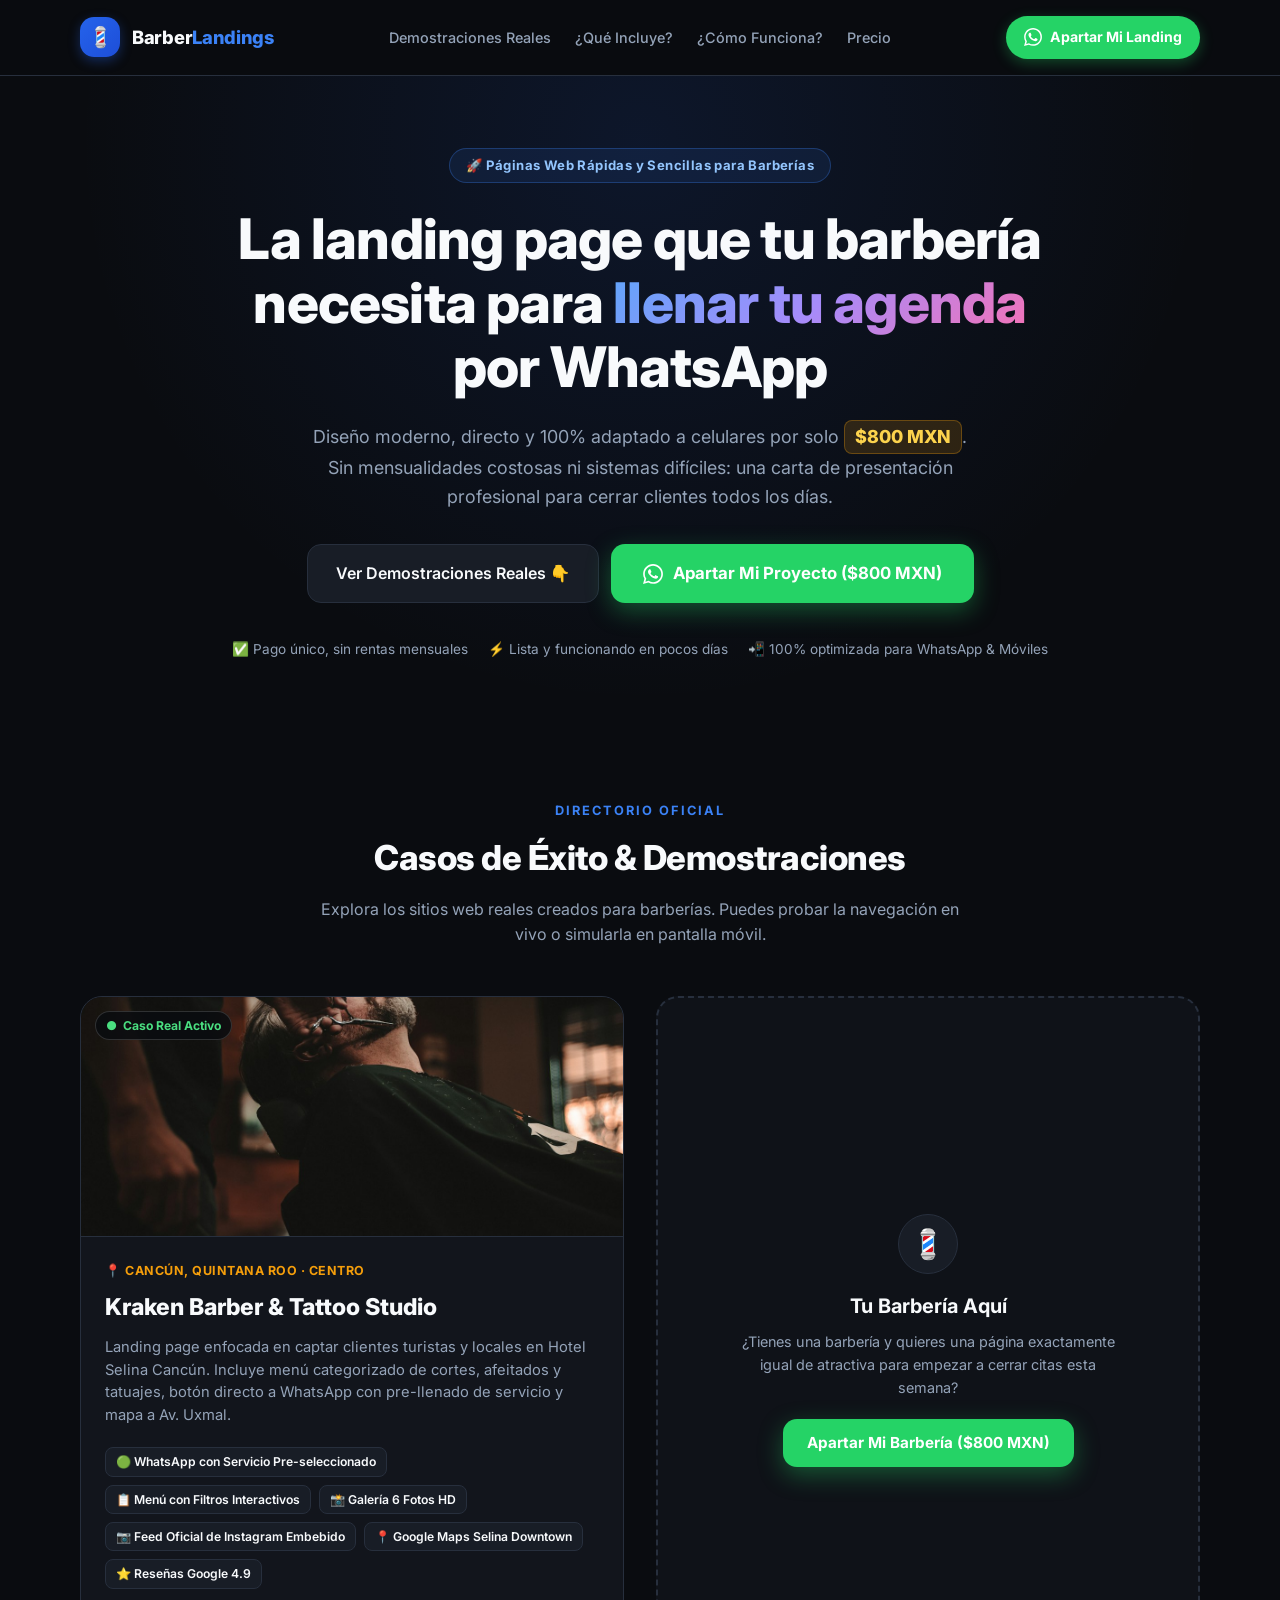
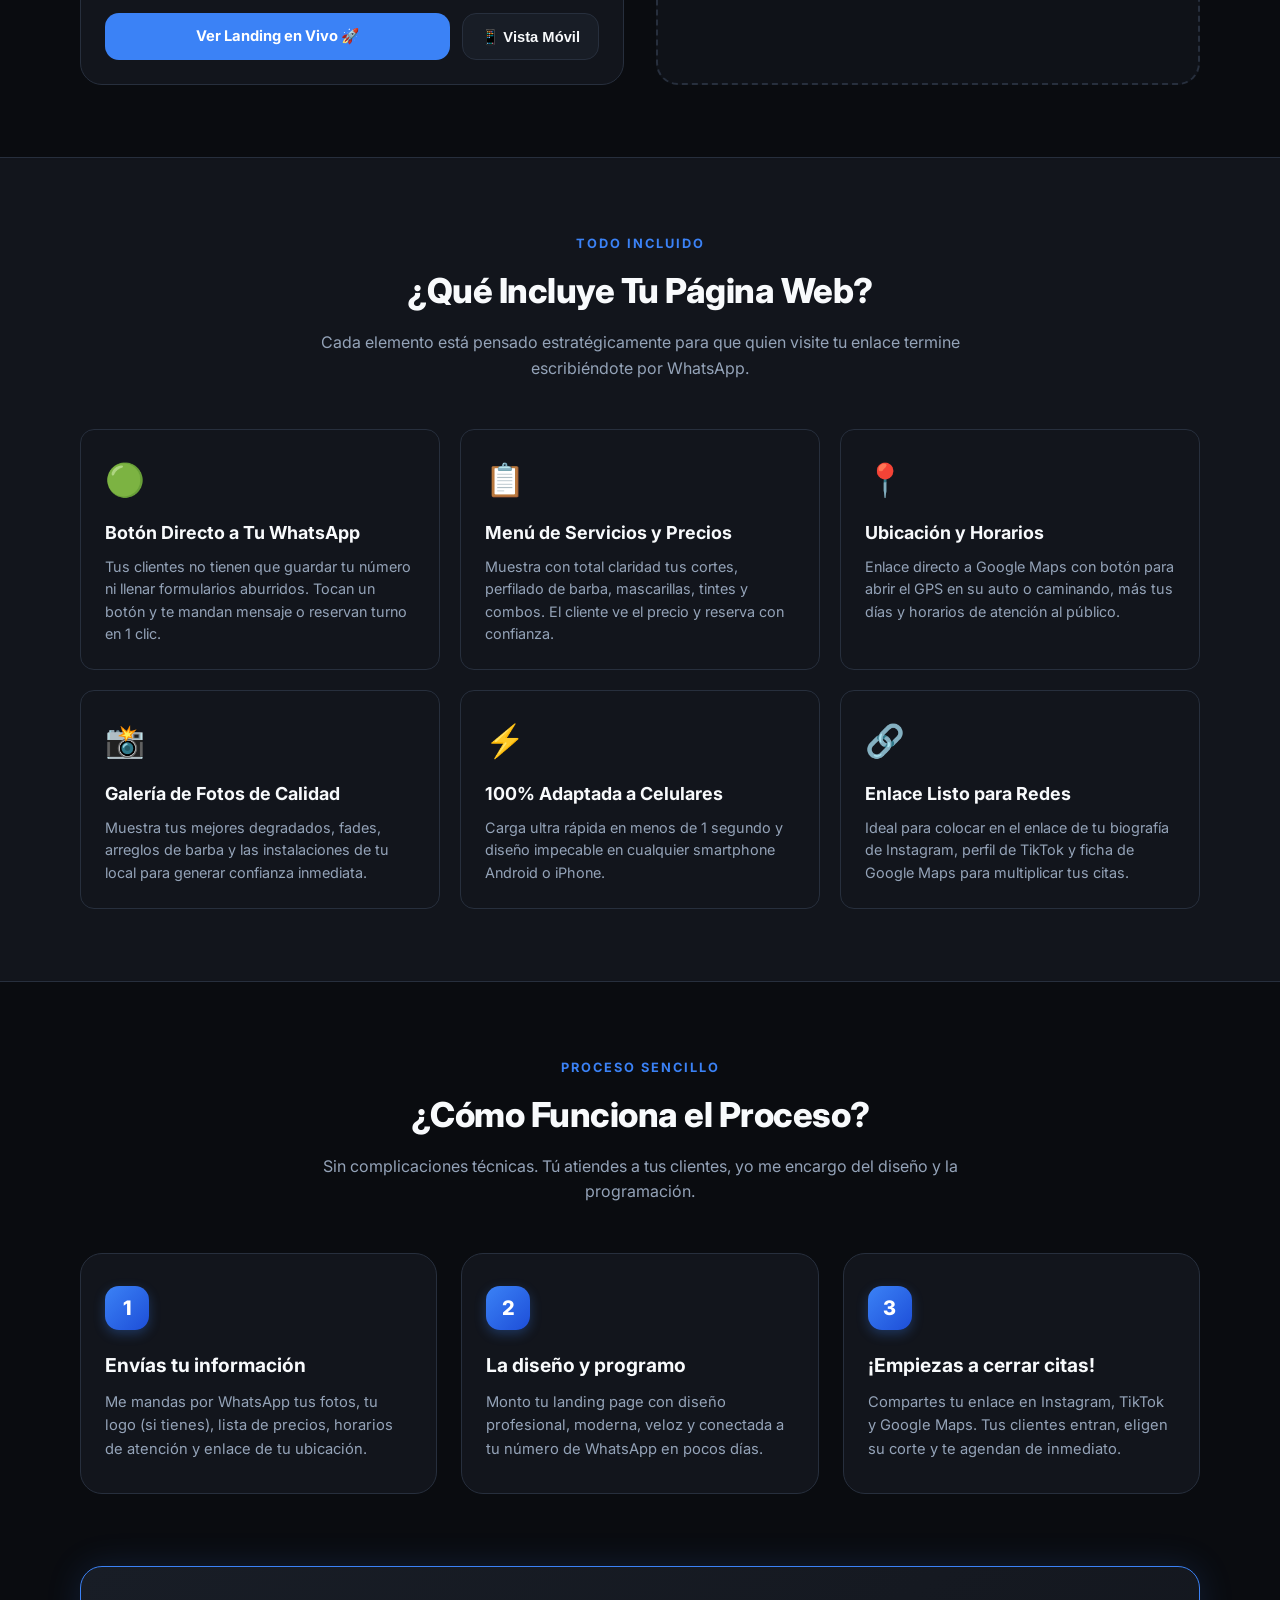
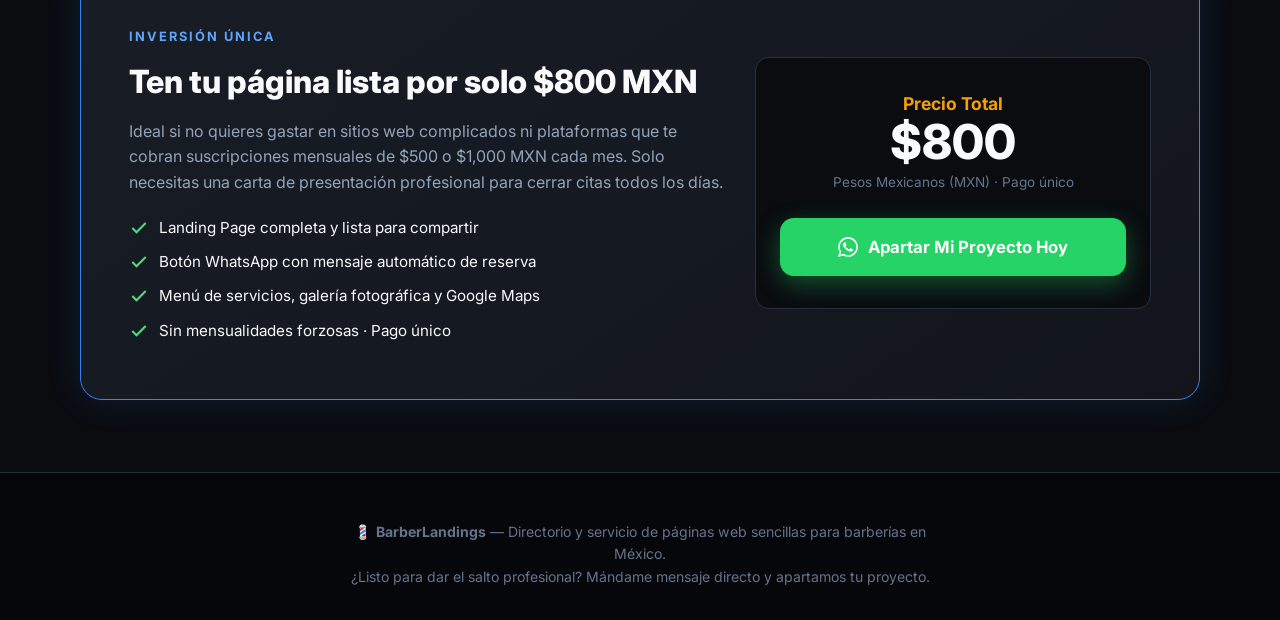
==== index.html @ bf9c2c5f "feat(kraken): embed live instagram profile feed" ====
<!DOCTYPE html>
<html lang="es">
<head>
  <meta charset="UTF-8">
  <meta name="viewport" content="width=device-width, initial-scale=1.0">
  <title>Landing Pages para Barberías | Directorio de Demostraciones Reales ($800 MXN)</title>
  <meta name="description" content="Directorio de casos reales y servicio de páginas web sencillas, rápidas y modernas para barberías en México por solo $800 MXN. Cierra citas en WhatsApp todos los días.">
  <meta property="og:title" content="Landing Pages para Barberías | $800 MXN">
  <meta property="og:description" content="Páginas web sencillas y rápidas con botón directo a WhatsApp, menú de precios y Google Maps para barberías.">
  <meta property="og:image" content="demos/kraken/assets/hero-barber.jpg">
  <meta name="theme-color" content="#0a0c10">

  <!-- Google Fonts -->
  <link rel="preconnect" href="https://fonts.googleapis.com">
  <link rel="preconnect" href="https://fonts.gstatic.com" crossorigin>
  <link href="https://fonts.googleapis.com/css2?family=Inter:wght@400;500;600;700;800&family=Plus+Jakarta+Sans:wght@700;800&display=swap" rel="stylesheet">

  <link rel="stylesheet" href="css/style.css">
</head>
<body>

  <!-- Navigation -->
  <header class="site-nav">
    <div class="container nav-inner">
      <a href="#" class="nav-brand">
        <div class="brand-badge-icon">💈</div>
        <div class="nav-brand-title">Barber<span>Landings</span></div>
      </a>

      <nav class="nav-links">
        <a href="#demostraciones" class="nav-link">Demostraciones Reales</a>
        <a href="#que-incluye" class="nav-link">¿Qué Incluye?</a>
        <a href="#como-funciona" class="nav-link">¿Cómo Funciona?</a>
        <a href="#precio" class="nav-link">Precio</a>
      </nav>

      <div class="nav-actions">
        <a href="https://wa.me/?text=Hola!%20Vi%20tu%20anuncio%20de%20Landings%20para%20Barber%C3%ADas%20por%20$800%20MXN%20y%20quiero%20hacer%20la%20m%C3%ADa." target="_blank" rel="noopener noreferrer" class="btn-nav-order">
          <svg width="18" height="18" viewBox="0 0 24 24" fill="currentColor">
            <path d="M.057 24l1.687-6.163c-1.041-1.804-1.588-3.849-1.587-5.946.003-6.556 5.338-11.891 11.893-11.891 3.181.001 6.167 1.24 8.413 3.488 2.245 2.248 3.481 5.236 3.48 8.414-.003 6.557-5.338 11.892-11.893 11.892-1.99-.001-3.951-.5-5.688-1.448l-6.305 1.654zm6.597-3.807c1.676.995 3.276 1.591 5.392 1.592 5.448 0 9.886-4.434 9.889-9.885.002-5.462-4.415-9.89-9.881-9.892-5.452 0-9.887 4.434-9.889 9.884-.001 2.225.651 3.891 1.746 5.634l-.999 3.648 3.742-.981zm11.387-5.464c-.074-.124-.272-.198-.57-.347-.297-.149-1.758-.868-2.031-.967-.272-.099-.47-.149-.669.149-.198.297-.768.967-.941 1.165-.173.198-.347.223-.644.074-.297-.149-1.255-.462-2.39-1.475-.883-.788-1.48-1.761-1.653-2.059-.173-.297-.018-.458.13-.606.134-.133.297-.347.446-.521.151-.172.2-.296.3-.495.099-.198.05-.372-.025-.521-.075-.148-.669-1.611-.916-2.206-.242-.579-.487-.501-.669-.51l-.57-.01c-.198 0-.52.074-.792.372s-1.04 1.016-1.04 2.479 1.065 2.876 1.213 3.074c.149.198 2.095 3.2 5.076 4.487.709.306 1.263.489 1.694.626.712.226 1.36.194 1.872.118.571-.085 1.758-.719 2.006-1.413.248-.695.248-1.29.173-1.414z"/>
          </svg>
          <span>Apartar Mi Landing</span>
        </a>
      </div>
    </div>
  </header>

  <!-- Hero Section -->
  <section class="hub-hero">
    <div class="container">
      <div class="hero-pill-badge">
        🚀 Páginas Web Rápidas y Sencillas para Barberías
      </div>

      <h1 class="hub-hero-title">
        La landing page que tu barbería necesita para <span class="gradient-text">llenar tu agenda</span> por WhatsApp
      </h1>

      <p class="hub-hero-desc">
        Diseño moderno, directo y 100% adaptado a celulares por solo <span class="price-callout">$800 MXN</span>. Sin mensualidades costosas ni sistemas difíciles: una carta de presentación profesional para cerrar clientes todos los días.
      </p>

      <div class="hero-btn-group">
        <a href="#demostraciones" class="btn-hero-demo">
          <span>Ver Demostraciones Reales 👇</span>
        </a>
        <a href="https://wa.me/?text=Hola!%20Quiero%20apartar%20mi%20landing%20page%20para%20barber%C3%ADa%20por%20$800%20MXN.%20%C2%BFMe%20das%20informaci%C3%B3n?" target="_blank" rel="noopener noreferrer" class="btn-hero-cta">
          <svg width="20" height="20" viewBox="0 0 24 24" fill="currentColor">
            <path d="M.057 24l1.687-6.163c-1.041-1.804-1.588-3.849-1.587-5.946.003-6.556 5.338-11.891 11.893-11.891 3.181.001 6.167 1.24 8.413 3.488 2.245 2.248 3.481 5.236 3.48 8.414-.003 6.557-5.338 11.892-11.893 11.892-1.99-.001-3.951-.5-5.688-1.448l-6.305 1.654zm6.597-3.807c1.676.995 3.276 1.591 5.392 1.592 5.448 0 9.886-4.434 9.889-9.885.002-5.462-4.415-9.89-9.881-9.892-5.452 0-9.887 4.434-9.889 9.884-.001 2.225.651 3.891 1.746 5.634l-.999 3.648 3.742-.981zm11.387-5.464c-.074-.124-.272-.198-.57-.347-.297-.149-1.758-.868-2.031-.967-.272-.099-.47-.149-.669.149-.198.297-.768.967-.941 1.165-.173.198-.347.223-.644.074-.297-.149-1.255-.462-2.39-1.475-.883-.788-1.48-1.761-1.653-2.059-.173-.297-.018-.458.13-.606.134-.133.297-.347.446-.521.151-.172.2-.296.3-.495.099-.198.05-.372-.025-.521-.075-.148-.669-1.611-.916-2.206-.242-.579-.487-.501-.669-.51l-.57-.01c-.198 0-.52.074-.792.372s-1.04 1.016-1.04 2.479 1.065 2.876 1.213 3.074c.149.198 2.095 3.2 5.076 4.487.709.306 1.263.489 1.694.626.712.226 1.36.194 1.872.118.571-.085 1.758-.719 2.006-1.413.248-.695.248-1.29.173-1.414z"/>
          </svg>
          <span>Apartar Mi Proyecto ($800 MXN)</span>
        </a>
      </div>

      <div class="hero-guarantees">
        <span>✅ Pago único, sin rentas mensuales</span>
        <span>⚡ Lista y funcionando en pocos días</span>
        <span>📲 100% optimizada para WhatsApp & Móviles</span>
      </div>
    </div>
  </section>

  <!-- Showcase / Demonstrations Section -->
  <section id="demostraciones" class="section">
    <div class="container">
      <div class="section-head">
        <span class="section-tag">Directorio Oficial</span>
        <h2 class="section-headline">Casos de Éxito & Demostraciones</h2>
        <p class="section-subtext">
          Explora los sitios web reales creados para barberías. Puedes probar la navegación en vivo o simularla en pantalla móvil.
        </p>
      </div>

      <div class="showcase-grid">
        <!-- Showcase Card 1: Kraken Barber & Tattoo Studio -->
        <article class="showcase-card">
          <div class="showcase-preview-wrap">
            <img src="demos/kraken/assets/hero-barber.jpg" alt="Kraken Barber Studio en Cancún" class="showcase-preview-img">
            <div class="showcase-status-badge">
              <span>●</span> Caso Real Activo
            </div>
          </div>

          <div class="showcase-body">
            <div class="showcase-meta">
              <span>📍 Cancún, Quintana Roo · Centro</span>
            </div>
            <h3 class="showcase-title">Kraken Barber & Tattoo Studio</h3>
            <p class="showcase-desc">
              Landing page enfocada en captar clientes turistas y locales en Hotel Selina Cancún. Incluye menú categorizado de cortes, afeitados y tatuajes, botón directo a WhatsApp con pre-llenado de servicio y mapa a Av. Uxmal.
            </p>

            <div class="showcase-features-list">
              <span class="feature-tag">🟢 WhatsApp con Servicio Pre-seleccionado</span>
              <span class="feature-tag">📋 Menú con Filtros Interactivos</span>
              <span class="feature-tag">📸 Galería 6 Fotos HD</span>
              <span class="feature-tag">📷 Feed Oficial de Instagram Embebido</span>
              <span class="feature-tag">📍 Google Maps Selina Downtown</span>
              <span class="feature-tag">⭐ Reseñas Google 4.9</span>
            </div>

            <div class="showcase-actions">
              <a href="demos/kraken/index.html" class="btn-view-demo" target="_blank">
                <span>Ver Landing en Vivo 🚀</span>
              </a>
              <button class="btn-simulate-mobile" data-demo-url="demos/kraken/index.html" title="Probar en simulador de teléfono">
                <span>📱 Vista Móvil</span>
              </button>
            </div>
          </div>
        </article>

        <!-- Placeholder Card 2: Upcoming Slot -->
        <article class="showcase-card placeholder">
          <div class="placeholder-icon">💈</div>
          <h4>Tu Barbería Aquí</h4>
          <p>
            ¿Tienes una barbería y quieres una página exactamente igual de atractiva para empezar a cerrar citas esta semana?
          </p>
          <a href="https://wa.me/?text=Hola!%20Quiero%20apartar%20el%20siguiente%20espacio%20para%20la%20landing%20page%20de%20mi%20barber%C3%ADa." target="_blank" rel="noopener noreferrer" class="btn-hero-cta" style="font-size: 0.95rem; padding: 12px 24px;">
            <span>Apartar Mi Barbería ($800 MXN)</span>
          </a>
        </article>
      </div>
    </div>
  </section>

  <!-- What's Included Section -->
  <section id="que-incluye" class="section" style="background: var(--bg-secondary); border-top: 1px solid var(--border-subtle); border-bottom: 1px solid var(--border-subtle);">
    <div class="container">
      <div class="section-head">
        <span class="section-tag">Todo Incluido</span>
        <h2 class="section-headline">¿Qué Incluye Tu Página Web?</h2>
        <p class="section-subtext">
          Cada elemento está pensado estratégicamente para que quien visite tu enlace termine escribiéndote por WhatsApp.
        </p>
      </div>

      <div class="features-grid-5">
        <div class="feature-box">
          <div class="feature-box-icon">🟢</div>
          <h4>Botón Directo a Tu WhatsApp</h4>
          <p>Tus clientes no tienen que guardar tu número ni llenar formularios aburridos. Tocan un botón y te mandan mensaje o reservan turno en 1 clic.</p>
        </div>

        <div class="feature-box">
          <div class="feature-box-icon">📋</div>
          <h4>Menú de Servicios y Precios</h4>
          <p>Muestra con total claridad tus cortes, perfilado de barba, mascarillas, tintes y combos. El cliente ve el precio y reserva con confianza.</p>
        </div>

        <div class="feature-box">
          <div class="feature-box-icon">📍</div>
          <h4>Ubicación y Horarios</h4>
          <p>Enlace directo a Google Maps con botón para abrir el GPS en su auto o caminando, más tus días y horarios de atención al público.</p>
        </div>

        <div class="feature-box">
          <div class="feature-box-icon">📸</div>
          <h4>Galería de Fotos de Calidad</h4>
          <p>Muestra tus mejores degradados, fades, arreglos de barba y las instalaciones de tu local para generar confianza inmediata.</p>
        </div>

        <div class="feature-box">
          <div class="feature-box-icon">⚡</div>
          <h4>100% Adaptada a Celulares</h4>
          <p>Carga ultra rápida en menos de 1 segundo y diseño impecable en cualquier smartphone Android o iPhone.</p>
        </div>

        <div class="feature-box">
          <div class="feature-box-icon">🔗</div>
          <h4>Enlace Listo para Redes</h4>
          <p>Ideal para colocar en el enlace de tu biografía de Instagram, perfil de TikTok y ficha de Google Maps para multiplicar tus citas.</p>
        </div>
      </div>
    </div>
  </section>

  <!-- How It Works Section -->
  <section id="como-funciona" class="section">
    <div class="container">
      <div class="section-head">
        <span class="section-tag">Proceso Sencillo</span>
        <h2 class="section-headline">¿Cómo Funciona el Proceso?</h2>
        <p class="section-subtext">
          Sin complicaciones técnicas. Tú atiendes a tus clientes, yo me encargo del diseño y la programación.
        </p>
      </div>

      <div class="steps-row">
        <div class="step-card">
          <div class="step-num">1</div>
          <h4>Envías tu información</h4>
          <p>Me mandas por WhatsApp tus fotos, tu logo (si tienes), lista de precios, horarios de atención y enlace de tu ubicación.</p>
        </div>

        <div class="step-card">
          <div class="step-num">2</div>
          <h4>La diseño y programo</h4>
          <p>Monto tu landing page con diseño profesional, moderna, veloz y conectada a tu número de WhatsApp en pocos días.</p>
        </div>

        <div class="step-card">
          <div class="step-num">3</div>
          <h4>¡Empiezas a cerrar citas!</h4>
          <p>Compartes tu enlace en Instagram, TikTok y Google Maps. Tus clientes entran, eligen su corte y te agendan de inmediato.</p>
        </div>
      </div>
    </div>
  </section>

  <!-- Pricing Offer Box -->
  <section id="precio" class="section" style="padding-top: 0;">
    <div class="container">
      <div class="pricing-banner">
        <div class="pricing-info">
          <span class="section-tag" style="color: #60a5fa;">Inversión Única</span>
          <h3>Ten tu página lista por solo $800 MXN</h3>
          <p>
            Ideal si no quieres gastar en sitios web complicados ni plataformas que te cobran suscripciones mensuales de $500 o $1,000 MXN cada mes. Solo necesitas una carta de presentación profesional para cerrar citas todos los días.
          </p>

          <ul class="pricing-checklist">
            <li>
              <svg width="20" height="20" viewBox="0 0 24 24" fill="none" stroke="currentColor" stroke-width="2.5">
                <polyline points="20 6 9 17 4 12"></polyline>
              </svg>
              <span>Landing Page completa y lista para compartir</span>
            </li>
            <li>
              <svg width="20" height="20" viewBox="0 0 24 24" fill="none" stroke="currentColor" stroke-width="2.5">
                <polyline points="20 6 9 17 4 12"></polyline>
              </svg>
              <span>Botón WhatsApp con mensaje automático de reserva</span>
            </li>
            <li>
              <svg width="20" height="20" viewBox="0 0 24 24" fill="none" stroke="currentColor" stroke-width="2.5">
                <polyline points="20 6 9 17 4 12"></polyline>
              </svg>
              <span>Menú de servicios, galería fotográfica y Google Maps</span>
            </li>
            <li>
              <svg width="20" height="20" viewBox="0 0 24 24" fill="none" stroke="currentColor" stroke-width="2.5">
                <polyline points="20 6 9 17 4 12"></polyline>
              </svg>
              <span>Sin mensualidades forzosas · Pago único</span>
            </li>
          </ul>
        </div>

        <div class="pricing-card-action">
          <div class="price-currency">Precio Total</div>
          <div class="price-tag-big">$800</div>
          <div class="price-sub">Pesos Mexicanos (MXN) · Pago único</div>

          <a href="https://wa.me/?text=Hola!%20Quiero%20apartar%20mi%20landing%20page%20para%20barber%C3%ADa%20por%20$800%20MXN." target="_blank" rel="noopener noreferrer" class="btn-hero-cta" style="width: 100%;">
            <svg width="20" height="20" viewBox="0 0 24 24" fill="currentColor">
              <path d="M.057 24l1.687-6.163c-1.041-1.804-1.588-3.849-1.587-5.946.003-6.556 5.338-11.891 11.893-11.891 3.181.001 6.167 1.24 8.413 3.488 2.245 2.248 3.481 5.236 3.48 8.414-.003 6.557-5.338 11.892-11.893 11.892-1.99-.001-3.951-.5-5.688-1.448l-6.305 1.654zm6.597-3.807c1.676.995 3.276 1.591 5.392 1.592 5.448 0 9.886-4.434 9.889-9.885.002-5.462-4.415-9.89-9.881-9.892-5.452 0-9.887 4.434-9.889 9.884-.001 2.225.651 3.891 1.746 5.634l-.999 3.648 3.742-.981zm11.387-5.464c-.074-.124-.272-.198-.57-.347-.297-.149-1.758-.868-2.031-.967-.272-.099-.47-.149-.669.149-.198.297-.768.967-.941 1.165-.173.198-.347.223-.644.074-.297-.149-1.255-.462-2.39-1.475-.883-.788-1.48-1.761-1.653-2.059-.173-.297-.018-.458.13-.606.134-.133.297-.347.446-.521.151-.172.2-.296.3-.495.099-.198.05-.372-.025-.521-.075-.148-.669-1.611-.916-2.206-.242-.579-.487-.501-.669-.51l-.57-.01c-.198 0-.52.074-.792.372s-1.04 1.016-1.04 2.479 1.065 2.876 1.213 3.074c.149.198 2.095 3.2 5.076 4.487.709.306 1.263.489 1.694.626.712.226 1.36.194 1.872.118.571-.085 1.758-.719 2.006-1.413.248-.695.248-1.29.173-1.414z"/>
            </svg>
            <span>Apartar Mi Proyecto Hoy</span>
          </a>
        </div>
      </div>
    </div>
  </section>

  <!-- Footer -->
  <footer class="hub-footer">
    <div class="container">
      <p class="footer-hub-text">
        💈 <strong>BarberLandings</strong> — Directorio y servicio de páginas web sencillas para barberías en México.<br>
        ¿Listo para dar el salto profesional? Mándame mensaje directo y apartamos tu proyecto.
      </p>
    </div>
  </footer>

  <!-- Phone Mockup Simulator Modal -->
  <div id="mobileModal" class="modal-overlay">
    <button id="closeModal" class="btn-close-modal" aria-label="Cerrar modal">&times;</button>
    <div class="phone-mockup-frame">
      <div class="phone-notch"></div>
      <iframe id="modalIframe" class="phone-iframe" title="Simulador Móvil de Landing"></iframe>
    </div>
  </div>

  <script src="js/main.js"></script>
</body>
</html>
---- css/style.css ----
/* ==========================================================================
   BarberLandings - Directory & Showcase Hub
   Modern High-Conversion Architecture
   ========================================================================== */

:root {
  --bg-primary: #0a0c10;
  --bg-secondary: #12151c;
  --bg-card: #181d26;
  --bg-card-hover: #1f2533;
  --border-subtle: #272f3d;
  --border-accent: rgba(59, 130, 246, 0.3);
  
  --accent-blue: #3b82f6;
  --accent-cyan: #06b6d4;
  --accent-amber: #f59e0b;
  --whatsapp-color: #25d366;
  --whatsapp-hover: #1eb956;
  
  --text-main: #f8fafc;
  --text-muted: #94a3b8;
  --text-dim: #64748b;
  
  --radius-sm: 8px;
  --radius-md: 14px;
  --radius-lg: 22px;
  --radius-full: 9999px;
  
  --font-sans: 'Inter', -apple-system, BlinkMacSystemFont, 'Segoe UI', Roboto, sans-serif;
  --font-heading: 'Plus Jakarta Sans', var(--font-sans);
  
  --shadow-card: 0 10px 30px -10px rgba(0, 0, 0, 0.5);
  --shadow-glow: 0 0 35px rgba(59, 130, 246, 0.15);
}

*, *::before, *::after {
  box-sizing: border-box;
  margin: 0;
  padding: 0;
}

html {
  scroll-behavior: smooth;
  font-size: 16px;
  color-scheme: dark;
}

body {
  font-family: var(--font-sans);
  background-color: var(--bg-primary);
  color: var(--text-main);
  line-height: 1.6;
  overflow-x: hidden;
}

a {
  color: inherit;
  text-decoration: none;
}

.container {
  width: 100%;
  max-width: 1160px;
  margin: 0 auto;
  padding: 0 20px;
}

/* ==========================================================================
   Navbar
   ========================================================================== */
.site-nav {
  position: sticky;
  top: 0;
  background: rgba(10, 12, 16, 0.85);
  backdrop-filter: blur(14px);
  -webkit-backdrop-filter: blur(14px);
  border-bottom: 1px solid var(--border-subtle);
  z-index: 99;
  padding: 16px 0;
}

.nav-inner {
  display: flex;
  align-items: center;
  justify-content: space-between;
}

.nav-brand {
  display: flex;
  align-items: center;
  gap: 12px;
}

.brand-badge-icon {
  width: 40px;
  height: 40px;
  background: linear-gradient(135deg, #2563eb, #1d4ed8);
  border-radius: var(--radius-md);
  display: flex;
  align-items: center;
  justify-content: center;
  font-size: 1.25rem;
  box-shadow: 0 4px 12px rgba(37, 99, 235, 0.35);
}

.nav-brand-title {
  font-size: 1.15rem;
  font-weight: 800;
  letter-spacing: -0.3px;
}

.nav-brand-title span {
  color: var(--accent-blue);
}

.nav-links {
  display: none;
  align-items: center;
  gap: 24px;
}

@media (min-width: 768px) {
  .nav-links {
    display: flex;
  }
}

.nav-link {
  font-size: 0.9rem;
  font-weight: 500;
  color: var(--text-muted);
  transition: color 0.2s ease;
}

.nav-link:hover {
  color: var(--text-main);
}

.btn-nav-order {
  display: inline-flex;
  align-items: center;
  gap: 8px;
  background: var(--whatsapp-color);
  color: #fff;
  font-weight: 700;
  font-size: 0.88rem;
  padding: 10px 18px;
  border-radius: var(--radius-full);
  transition: all 0.2s ease;
  box-shadow: 0 4px 14px rgba(37, 211, 102, 0.3);
}

.btn-nav-order:hover {
  background: var(--whatsapp-hover);
  transform: translateY(-1px);
}

/* ==========================================================================
   Hero Section
   ========================================================================== */
.hub-hero {
  position: relative;
  padding: 72px 0 64px;
  text-align: center;
  overflow: hidden;
  background: radial-gradient(circle at 50% 10%, rgba(37, 99, 235, 0.12) 0%, transparent 65%);
}

.hero-pill-badge {
  display: inline-flex;
  align-items: center;
  gap: 8px;
  background: rgba(59, 130, 246, 0.1);
  border: 1px solid rgba(59, 130, 246, 0.3);
  color: #93c5fd;
  font-size: 0.82rem;
  font-weight: 700;
  padding: 6px 16px;
  border-radius: var(--radius-full);
  margin-bottom: 24px;
  letter-spacing: 0.4px;
}

.hub-hero-title {
  font-size: 2.35rem;
  font-weight: 800;
  line-height: 1.15;
  letter-spacing: -0.8px;
  max-width: 820px;
  margin: 0 auto 20px;
}

@media (min-width: 768px) {
  .hub-hero-title {
    font-size: 3.5rem;
  }
}

.gradient-text {
  background: linear-gradient(135deg, #60a5fa 0%, #a78bfa 50%, #f472b6 100%);
  -webkit-background-clip: text;
  -webkit-text-fill-color: transparent;
}

.hub-hero-desc {
  font-size: 1.12rem;
  color: var(--text-muted);
  max-width: 660px;
  margin: 0 auto 32px;
  line-height: 1.6;
}

.price-callout {
  display: inline-block;
  background: rgba(245, 158, 11, 0.15);
  border: 1px solid rgba(245, 158, 11, 0.3);
  color: #fcd34d;
  font-weight: 800;
  padding: 2px 10px;
  border-radius: var(--radius-sm);
}

.hero-btn-group {
  display: flex;
  flex-direction: column;
  gap: 12px;
  justify-content: center;
  align-items: center;
  margin-bottom: 36px;
}

@media (min-width: 500px) {
  .hero-btn-group {
    flex-direction: row;
  }
}

.btn-hero-cta {
  display: inline-flex;
  align-items: center;
  justify-content: center;
  gap: 10px;
  background: var(--whatsapp-color);
  color: #fff;
  font-weight: 700;
  font-size: 1.05rem;
  padding: 16px 32px;
  border-radius: var(--radius-md);
  box-shadow: 0 8px 24px rgba(37, 211, 102, 0.35);
  transition: all 0.25s ease;
}

.btn-hero-cta:hover {
  background: var(--whatsapp-hover);
  transform: translateY(-2px);
  box-shadow: 0 12px 28px rgba(37, 211, 102, 0.45);
}

.btn-hero-demo {
  display: inline-flex;
  align-items: center;
  justify-content: center;
  gap: 8px;
  background: var(--bg-card);
  border: 1px solid var(--border-subtle);
  color: var(--text-main);
  font-weight: 600;
  font-size: 1rem;
  padding: 16px 28px;
  border-radius: var(--radius-md);
  transition: all 0.2s ease;
}

.btn-hero-demo:hover {
  background: var(--bg-card-hover);
  border-color: var(--accent-blue);
  color: #93c5fd;
}

.hero-guarantees {
  display: flex;
  align-items: center;
  justify-content: center;
  gap: 20px;
  font-size: 0.85rem;
  color: var(--text-muted);
  flex-wrap: wrap;
}

.hero-guarantees span {
  display: flex;
  align-items: center;
  gap: 6px;
}

/* ==========================================================================
   Showcase / Demonstrations Section
   ========================================================================== */
.section {
  padding: 72px 0;
}

.section-head {
  text-align: center;
  max-width: 640px;
  margin: 0 auto 48px;
}

.section-tag {
  font-size: 0.8rem;
  font-weight: 700;
  text-transform: uppercase;
  letter-spacing: 2px;
  color: var(--accent-blue);
  margin-bottom: 8px;
  display: inline-block;
}

.section-headline {
  font-size: 2.15rem;
  font-weight: 800;
  letter-spacing: -0.5px;
  margin-bottom: 12px;
}

.section-subtext {
  font-size: 1rem;
  color: var(--text-muted);
}

.showcase-grid {
  display: grid;
  grid-template-columns: 1fr;
  gap: 32px;
}

@media (min-width: 900px) {
  .showcase-grid {
    grid-template-columns: repeat(2, 1fr);
  }
}

.showcase-card {
  background: var(--bg-secondary);
  border: 1px solid var(--border-subtle);
  border-radius: var(--radius-lg);
  overflow: hidden;
  transition: all 0.3s ease;
  display: flex;
  flex-direction: column;
  position: relative;
}

.showcase-card:hover {
  border-color: var(--border-accent);
  transform: translateY(-4px);
  box-shadow: var(--shadow-card), var(--shadow-glow);
}

.showcase-preview-wrap {
  position: relative;
  height: 240px;
  background: #111;
  overflow: hidden;
  border-bottom: 1px solid var(--border-subtle);
}

.showcase-preview-img {
  width: 100%;
  height: 100%;
  object-fit: cover;
  transition: transform 0.5s ease;
}

.showcase-card:hover .showcase-preview-img {
  transform: scale(1.04);
}

.showcase-status-badge {
  position: absolute;
  top: 14px;
  left: 14px;
  background: rgba(10, 12, 16, 0.85);
  backdrop-filter: blur(8px);
  border: 1px solid rgba(255, 255, 255, 0.15);
  color: #4ade80;
  font-size: 0.76rem;
  font-weight: 700;
  padding: 4px 10px;
  border-radius: var(--radius-full);
  display: flex;
  align-items: center;
  gap: 6px;
}

.showcase-body {
  padding: 24px;
  display: flex;
  flex-direction: column;
  flex: 1;
}

.showcase-meta {
  display: flex;
  align-items: center;
  gap: 8px;
  font-size: 0.78rem;
  color: var(--accent-amber);
  font-weight: 700;
  text-transform: uppercase;
  letter-spacing: 0.5px;
  margin-bottom: 8px;
}

.showcase-title {
  font-size: 1.45rem;
  font-weight: 800;
  color: var(--text-main);
  margin-bottom: 10px;
}

.showcase-desc {
  font-size: 0.92rem;
  color: var(--text-muted);
  line-height: 1.55;
  margin-bottom: 20px;
}

.showcase-features-list {
  display: flex;
  flex-wrap: wrap;
  gap: 8px;
  margin-bottom: 24px;
}

.feature-tag {
  background: var(--bg-card);
  border: 1px solid var(--border-subtle);
  color: var(--text-main);
  font-size: 0.76rem;
  font-weight: 600;
  padding: 4px 10px;
  border-radius: var(--radius-sm);
}

.showcase-actions {
  display: flex;
  gap: 12px;
  margin-top: auto;
}

.btn-view-demo {
  flex: 1;
  display: inline-flex;
  align-items: center;
  justify-content: center;
  gap: 8px;
  background: var(--accent-blue);
  color: #fff;
  font-weight: 700;
  font-size: 0.92rem;
  padding: 12px 20px;
  border-radius: var(--radius-md);
  transition: all 0.2s ease;
  text-align: center;
}

.btn-view-demo:hover {
  background: #2563eb;
  transform: translateY(-1px);
}

.btn-simulate-mobile {
  display: inline-flex;
  align-items: center;
  justify-content: center;
  gap: 6px;
  background: var(--bg-card);
  border: 1px solid var(--border-subtle);
  color: var(--text-main);
  font-weight: 600;
  font-size: 0.92rem;
  padding: 12px 18px;
  border-radius: var(--radius-md);
  transition: all 0.2s ease;
  cursor: pointer;
}

.btn-simulate-mobile:hover {
  border-color: var(--accent-blue);
  color: var(--accent-blue);
}

/* Placeholder card for upcoming demonstrations */
.showcase-card.placeholder {
  border: 2px dashed var(--border-subtle);
  background: rgba(24, 29, 38, 0.4);
  align-items: center;
  justify-content: center;
  padding: 48px 24px;
  text-align: center;
}

.placeholder-icon {
  width: 60px;
  height: 60px;
  border-radius: 50%;
  background: var(--bg-card);
  border: 1px solid var(--border-subtle);
  display: flex;
  align-items: center;
  justify-content: center;
  font-size: 1.8rem;
  margin-bottom: 16px;
  color: var(--accent-amber);
}

.showcase-card.placeholder h4 {
  font-size: 1.25rem;
  font-weight: 700;
  margin-bottom: 8px;
}

.showcase-card.placeholder p {
  font-size: 0.9rem;
  color: var(--text-muted);
  max-width: 380px;
  margin-bottom: 20px;
}

/* ==========================================================================
   Features Included ($800 MXN Package Breakdown)
   ========================================================================== */
.features-grid-5 {
  display: grid;
  grid-template-columns: 1fr;
  gap: 20px;
}

@media (min-width: 640px) {
  .features-grid-5 {
    grid-template-columns: repeat(2, 1fr);
  }
}

@media (min-width: 1024px) {
  .features-grid-5 {
    grid-template-columns: repeat(3, 1fr);
  }
}

.feature-box {
  background: var(--bg-secondary);
  border: 1px solid var(--border-subtle);
  border-radius: var(--radius-md);
  padding: 24px;
  transition: all 0.25s ease;
}

.feature-box:hover {
  border-color: var(--accent-blue);
  background: var(--bg-card);
  transform: translateY(-2px);
}

.feature-box-icon {
  font-size: 2rem;
  margin-bottom: 14px;
  display: inline-block;
}

.feature-box h4 {
  font-size: 1.12rem;
  font-weight: 700;
  margin-bottom: 8px;
}

.feature-box p {
  font-size: 0.9rem;
  color: var(--text-muted);
  line-height: 1.55;
}

/* ==========================================================================
   How It Works (1 - 2 - 3)
   ========================================================================== */
.steps-row {
  display: grid;
  grid-template-columns: 1fr;
  gap: 24px;
  position: relative;
}

@media (min-width: 768px) {
  .steps-row {
    grid-template-columns: repeat(3, 1fr);
  }
}

.step-card {
  background: var(--bg-secondary);
  border: 1px solid var(--border-subtle);
  border-radius: var(--radius-lg);
  padding: 32px 24px;
  position: relative;
}

.step-num {
  width: 44px;
  height: 44px;
  border-radius: var(--radius-md);
  background: linear-gradient(135deg, var(--accent-blue), #1d4ed8);
  color: #fff;
  font-weight: 800;
  font-size: 1.25rem;
  display: flex;
  align-items: center;
  justify-content: center;
  margin-bottom: 20px;
  box-shadow: 0 4px 12px rgba(59, 130, 246, 0.3);
}

.step-card h4 {
  font-size: 1.2rem;
  font-weight: 700;
  margin-bottom: 10px;
}

.step-card p {
  font-size: 0.92rem;
  color: var(--text-muted);
  line-height: 1.6;
}

/* ==========================================================================
   Pricing Offer Box
   ========================================================================== */
.pricing-banner {
  background: linear-gradient(145deg, #181d26 0%, #12151c 100%);
  border: 1px solid var(--accent-blue);
  border-radius: var(--radius-lg);
  padding: 48px 28px;
  box-shadow: var(--shadow-glow);
  display: grid;
  grid-template-columns: 1fr;
  gap: 32px;
  align-items: center;
}

@media (min-width: 860px) {
  .pricing-banner {
    grid-template-columns: 1.2fr 0.8fr;
    padding: 56px 48px;
  }
}

.pricing-info h3 {
  font-size: 2rem;
  font-weight: 800;
  margin-bottom: 12px;
}

.pricing-info p {
  font-size: 1rem;
  color: var(--text-muted);
  margin-bottom: 20px;
}

.pricing-checklist {
  list-style: none;
  display: flex;
  flex-direction: column;
  gap: 10px;
}

.pricing-checklist li {
  display: flex;
  align-items: center;
  gap: 10px;
  font-size: 0.95rem;
  color: var(--text-main);
}

.pricing-checklist li svg {
  color: #4ade80;
  flex-shrink: 0;
}

.pricing-card-action {
  background: var(--bg-primary);
  border: 1px solid var(--border-subtle);
  border-radius: var(--radius-md);
  padding: 32px 24px;
  text-align: center;
}

.price-tag-big {
  font-size: 3rem;
  font-weight: 800;
  color: var(--text-main);
  line-height: 1;
  margin-bottom: 6px;
}

.price-currency {
  font-size: 1.1rem;
  color: var(--accent-amber);
  font-weight: 700;
}

.price-sub {
  font-size: 0.85rem;
  color: var(--text-dim);
  margin-bottom: 24px;
}

/* ==========================================================================
   Mobile Simulator Modal
   ========================================================================== */
.modal-overlay {
  display: none;
  position: fixed;
  inset: 0;
  background: rgba(0, 0, 0, 0.85);
  backdrop-filter: blur(8px);
  z-index: 1000;
  align-items: center;
  justify-content: center;
  padding: 20px;
}

.modal-overlay.active {
  display: flex;
}

.phone-mockup-frame {
  width: 100%;
  max-width: 390px;
  height: 90vh;
  max-height: 800px;
  background: #000;
  border-radius: 46px;
  border: 12px solid #222;
  box-shadow: 0 25px 60px rgba(0, 0, 0, 0.8), 0 0 0 2px #444;
  overflow: hidden;
  position: relative;
  display: flex;
  flex-direction: column;
}

.phone-notch {
  width: 130px;
  height: 24px;
  background: #222;
  position: absolute;
  top: 0;
  left: 50%;
  transform: translateX(-50%);
  border-bottom-left-radius: 14px;
  border-bottom-right-radius: 14px;
  z-index: 10;
}

.phone-iframe {
  width: 100%;
  height: 100%;
  border: none;
  background: #0c0e12;
}

.btn-close-modal {
  position: absolute;
  top: 24px;
  right: 24px;
  width: 44px;
  height: 44px;
  background: #222;
  border: 1px solid #444;
  color: #fff;
  border-radius: 50%;
  display: flex;
  align-items: center;
  justify-content: center;
  cursor: pointer;
  font-size: 1.2rem;
  transition: all 0.2s;
  z-index: 1001;
}

.btn-close-modal:hover {
  background: #333;
  transform: scale(1.05);
}

/* ==========================================================================
   Footer
   ========================================================================== */
.hub-footer {
  background: #06070a;
  border-top: 1px solid var(--border-subtle);
  padding: 48px 0 32px;
  text-align: center;
}

.footer-hub-text {
  font-size: 0.88rem;
  color: var(--text-dim);
  max-width: 600px;
  margin: 0 auto;
}
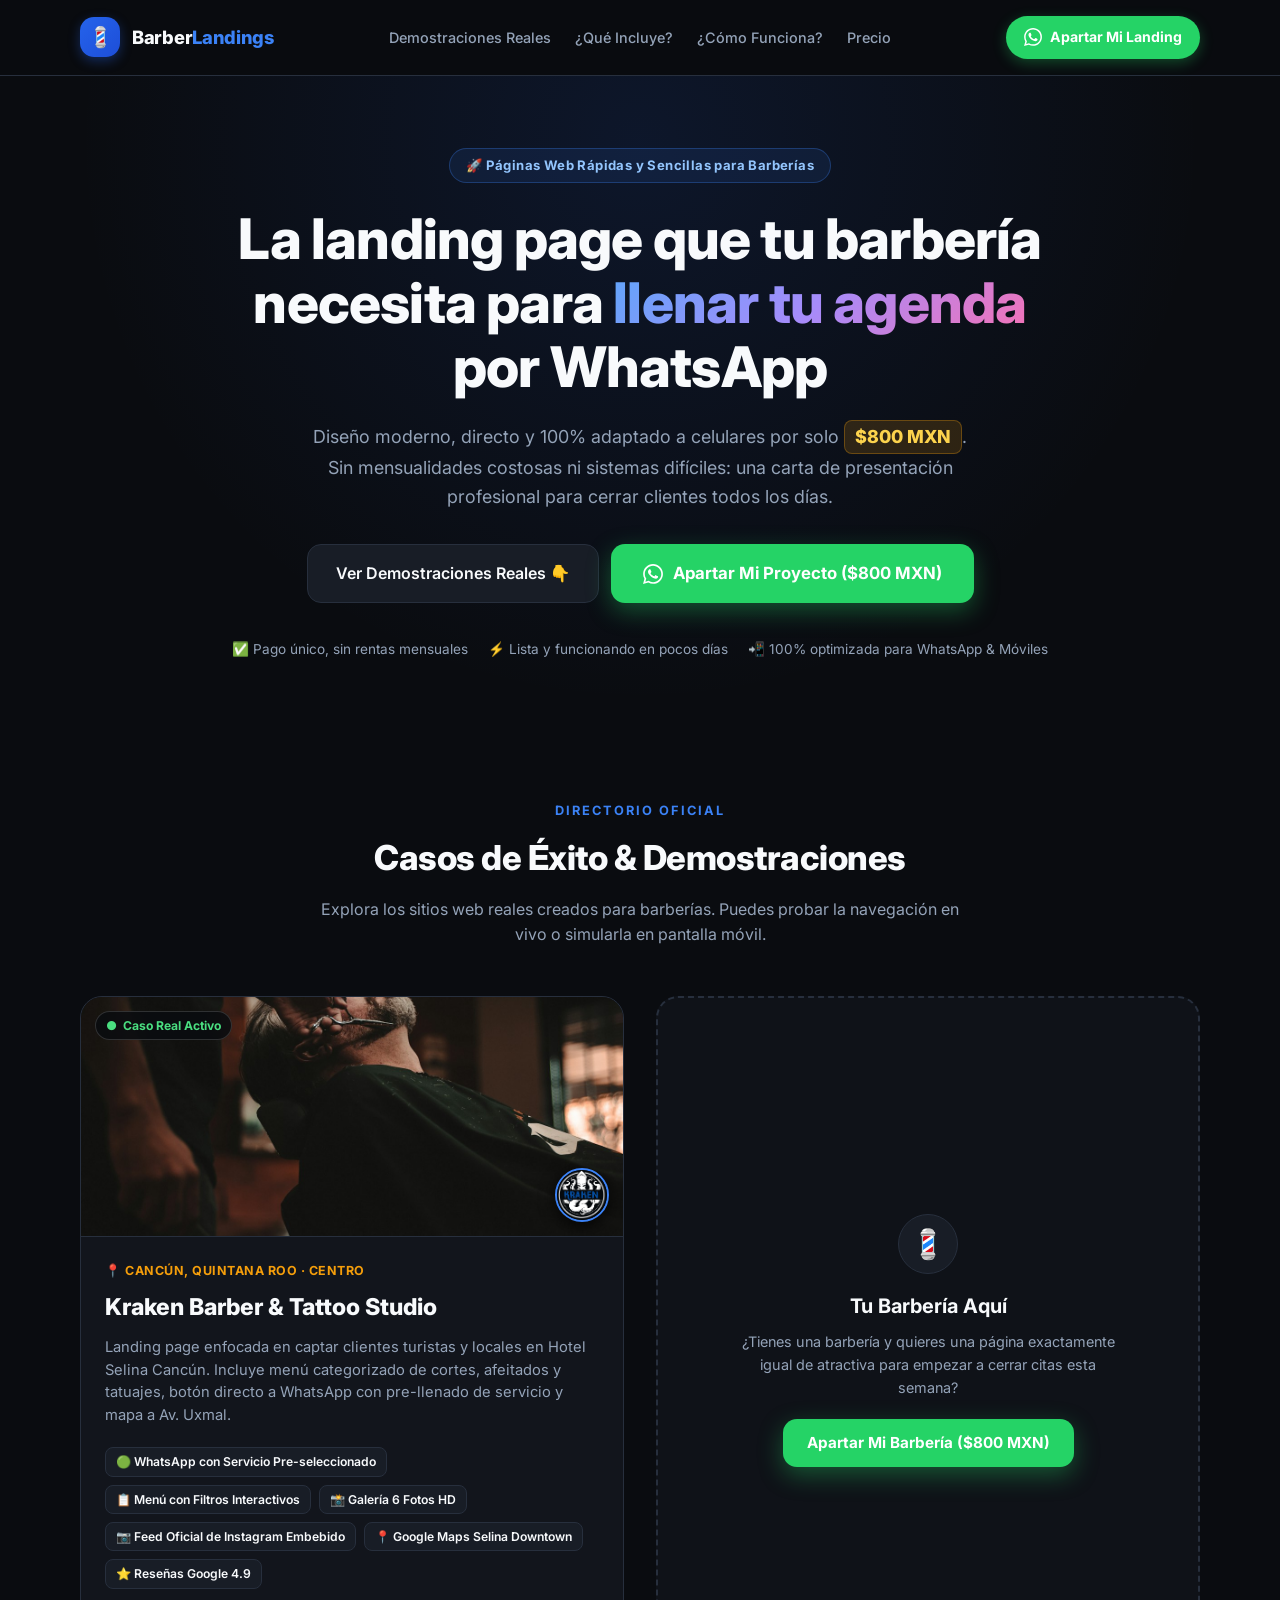
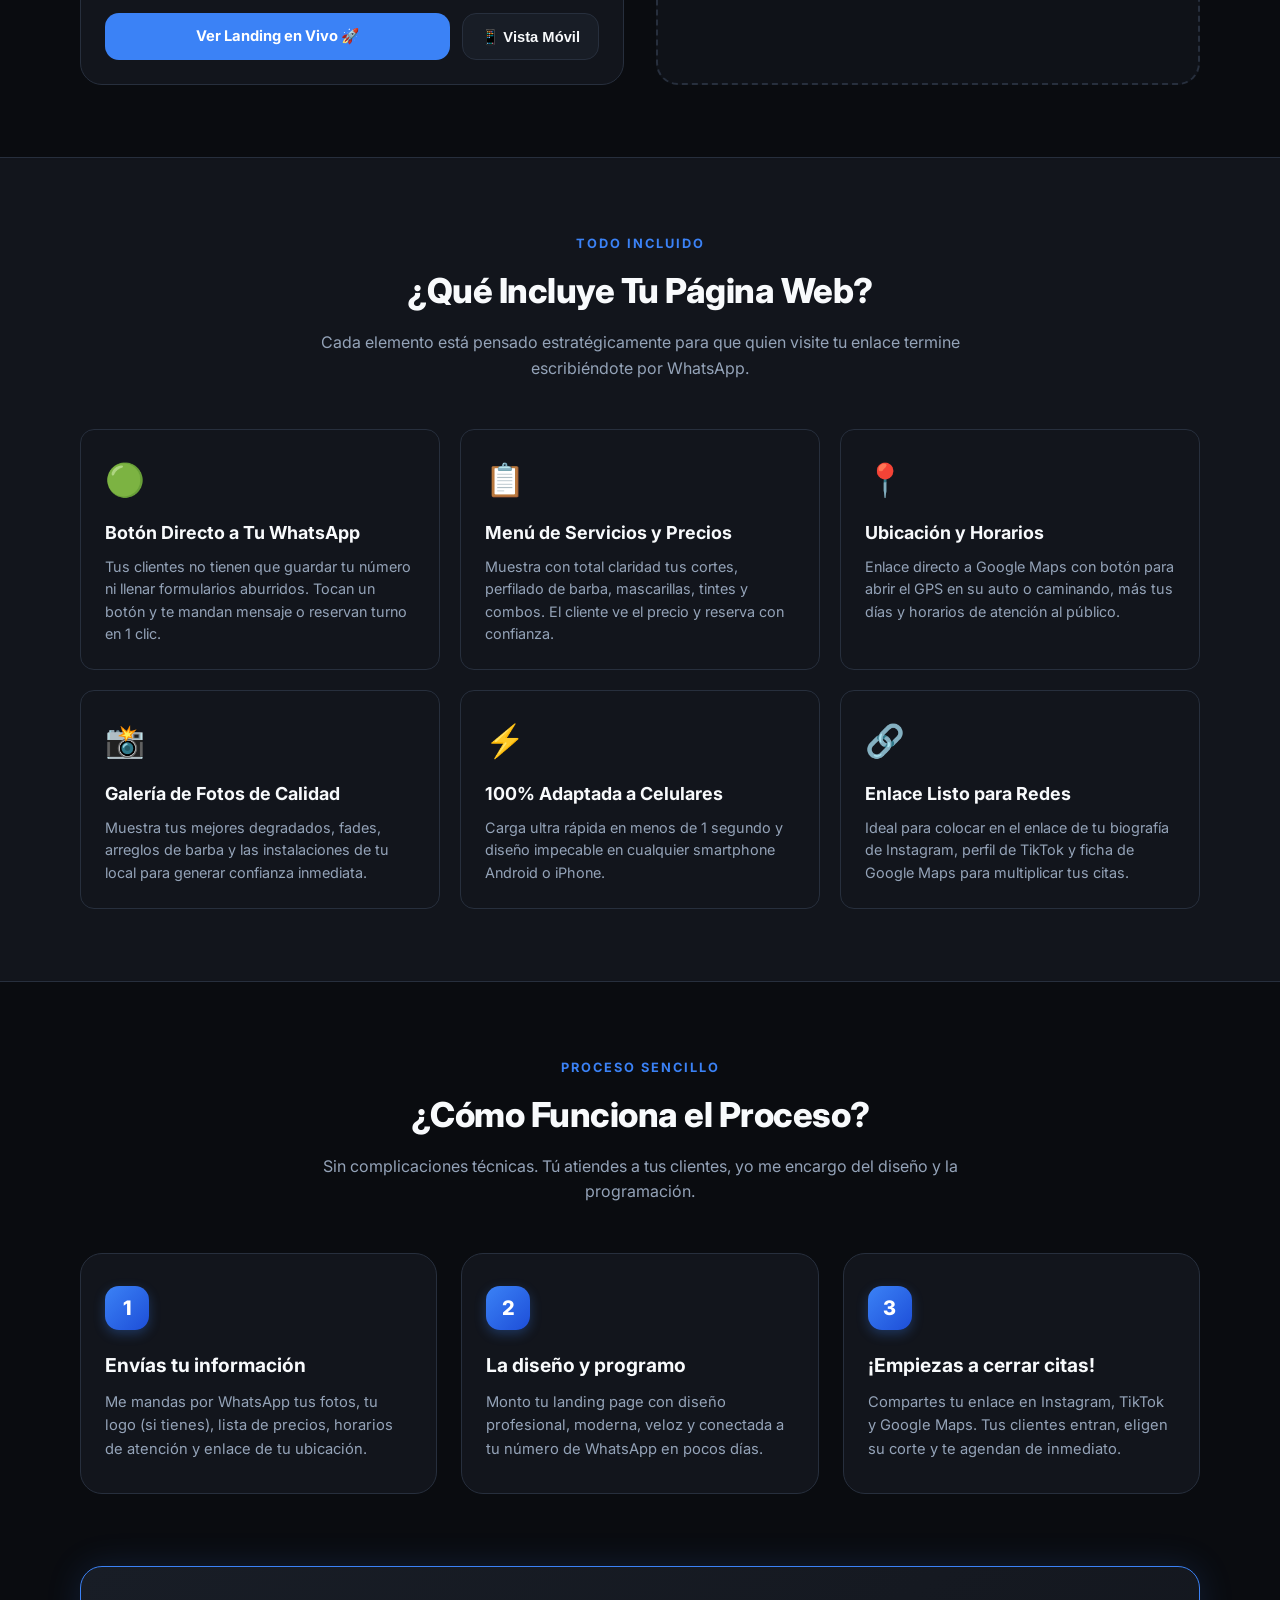
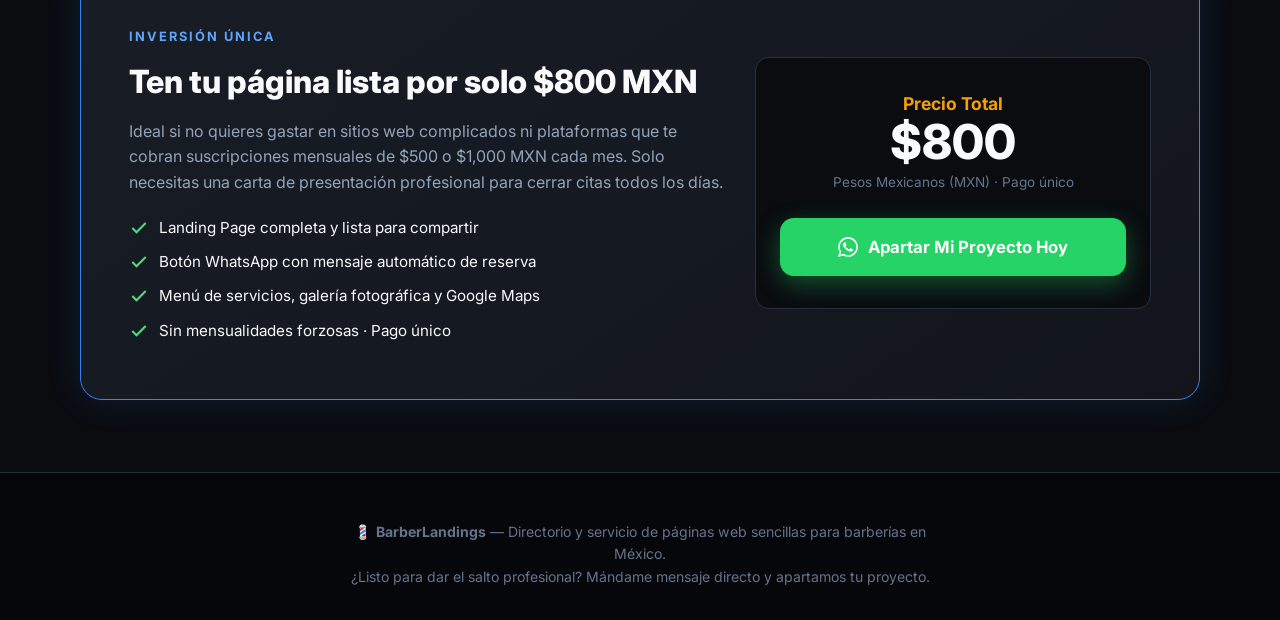
==== commit 98e3b65b: "feat(kraken): integrate official logo in header, hero, and directory card" ====
--- a/index.html
+++ b/index.html
@@ -98,6 +98,9 @@
             <img src="demos/kraken/assets/hero-barber.jpg" alt="Kraken Barber Studio en Cancún" class="showcase-preview-img">
             <div class="showcase-status-badge">
               <span>●</span> Caso Real Activo
+            </div>
+            <div class="showcase-logo-stamp">
+              <img src="demos/kraken/assets/logo.jpg" alt="Logo Oficial Kraken" class="showcase-logo-img">
             </div>
           </div>
 
--- a/css/style.css
+++ b/css/style.css
@@ -393,6 +393,27 @@
   gap: 6px;
 }
 
+.showcase-logo-stamp {
+  position: absolute;
+  bottom: 14px;
+  right: 14px;
+  width: 54px;
+  height: 54px;
+  border-radius: 50%;
+  border: 2px solid #3b82f6;
+  background: #000;
+  box-shadow: 0 4px 16px rgba(0, 0, 0, 0.8);
+  overflow: hidden;
+  z-index: 5;
+}
+
+.showcase-logo-img {
+  width: 100%;
+  height: 100%;
+  object-fit: cover;
+  border-radius: 50%;
+}
+
 .showcase-body {
   padding: 24px;
   display: flex;
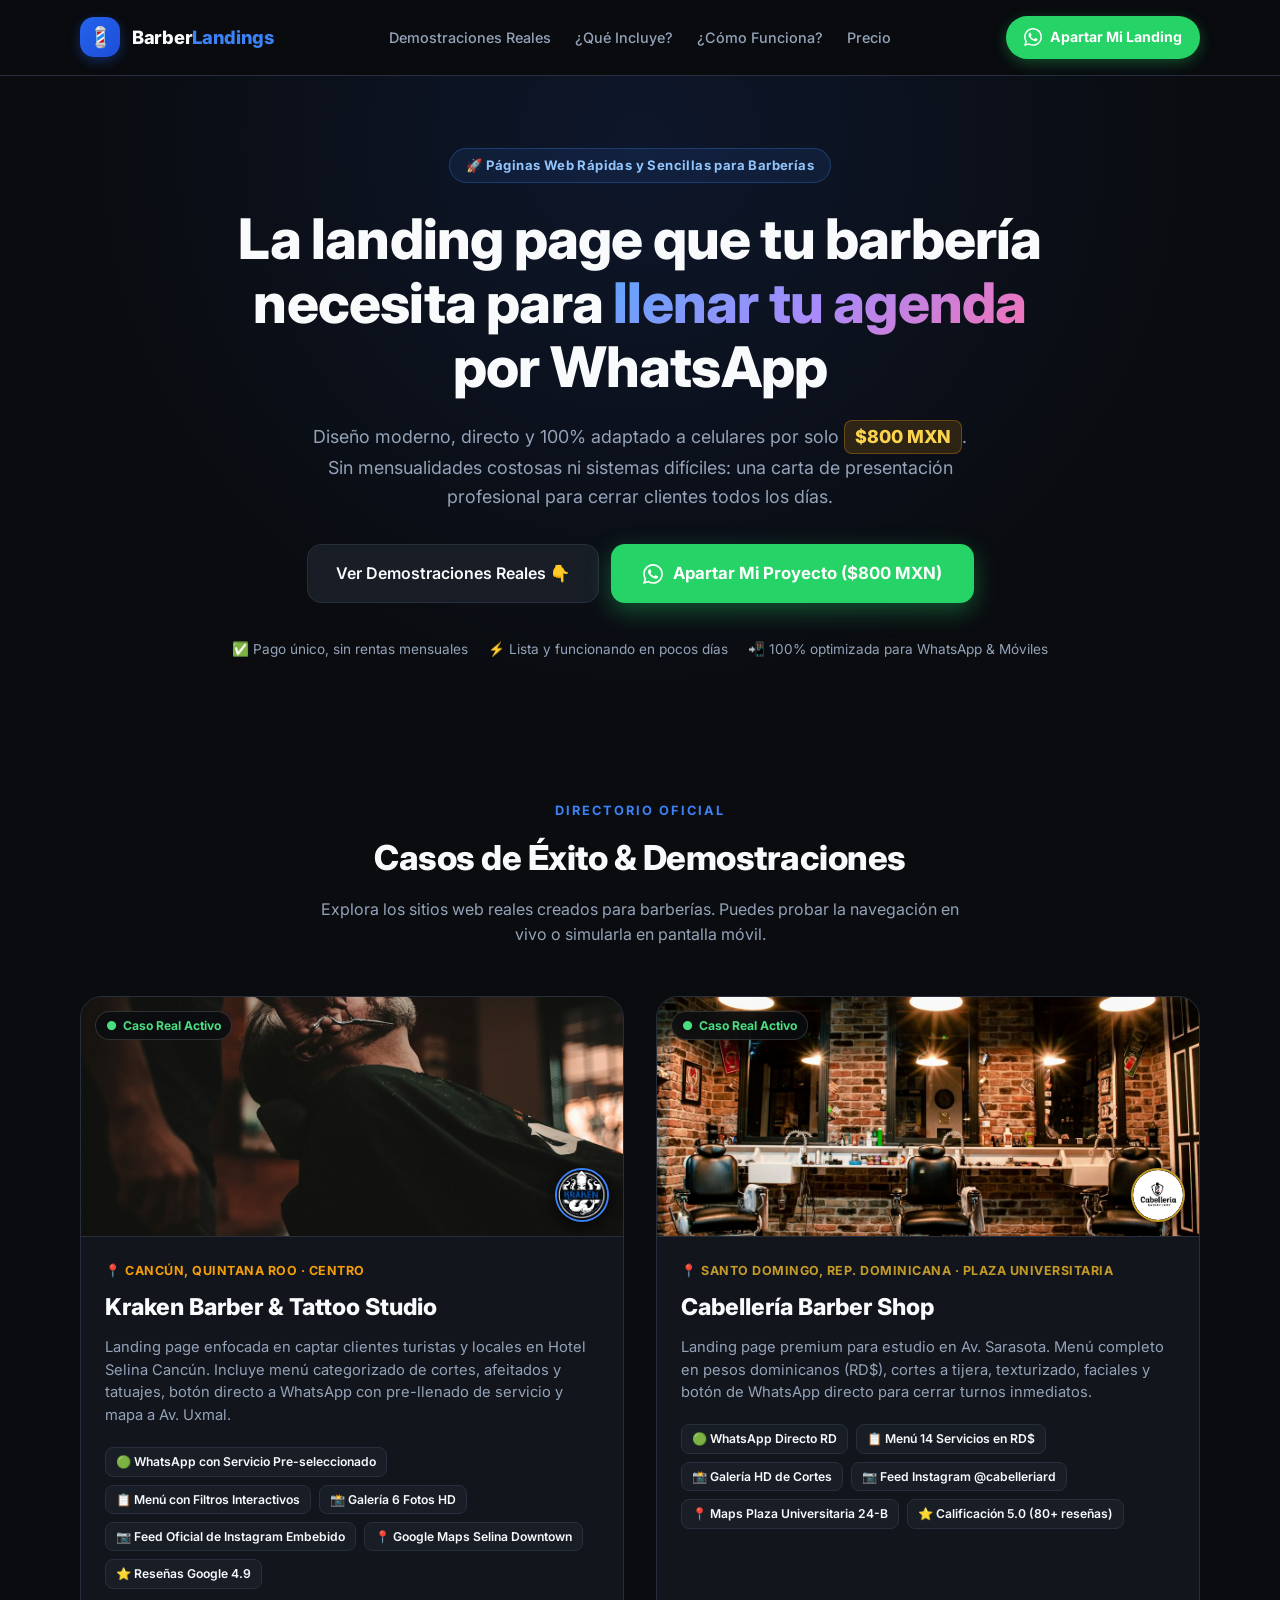
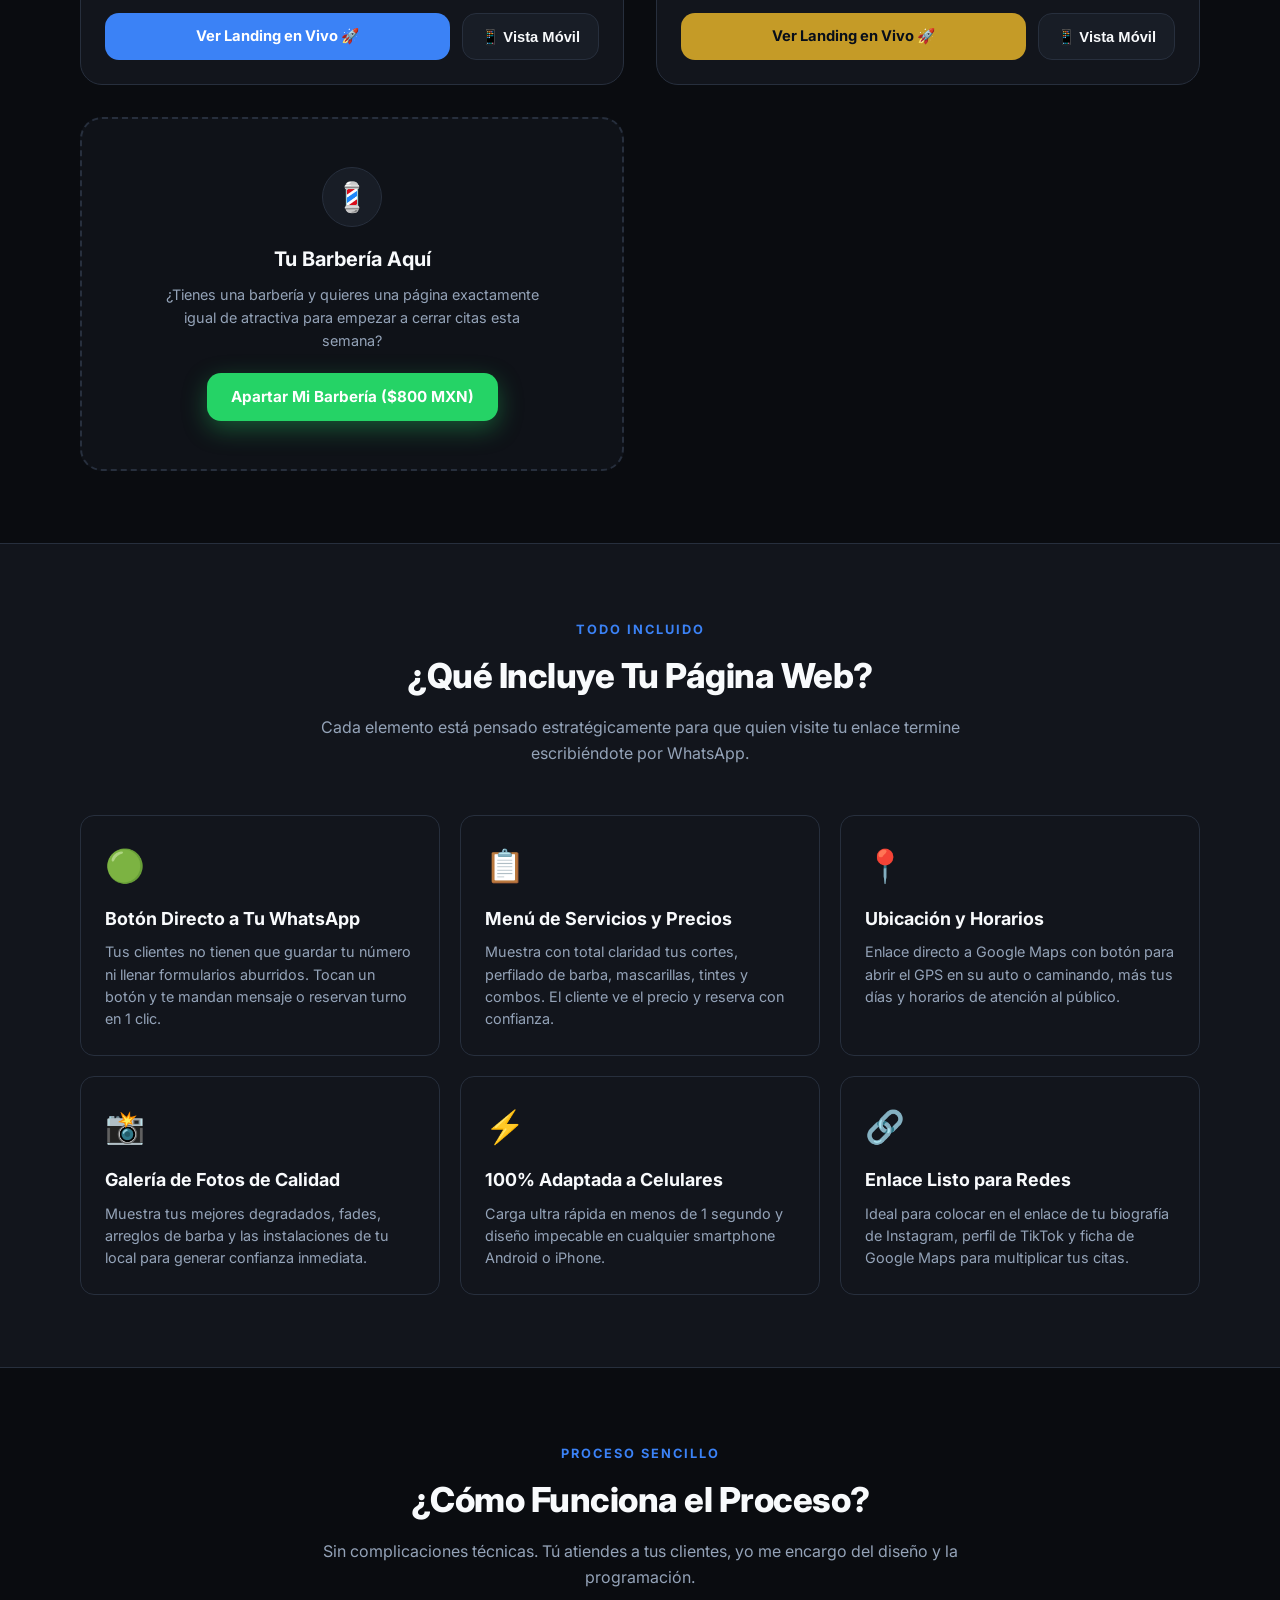
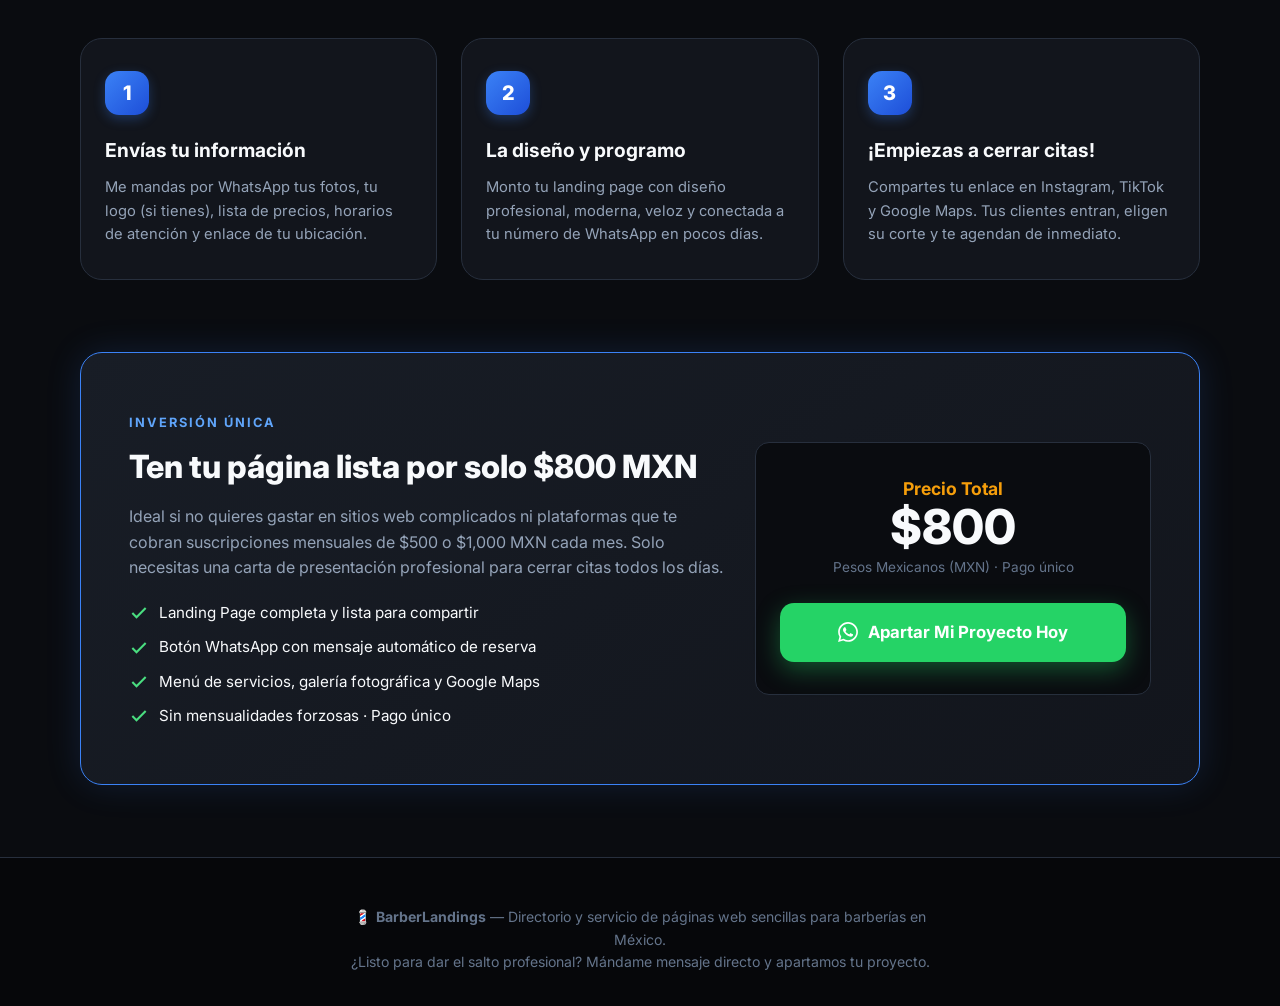
==== commit 89ec69d8: "feat(cabelleria): add second real barbershop landing and directory card" ====
--- a/index.html
+++ b/index.html
@@ -7,7 +7,7 @@
   <meta name="description" content="Directorio de casos reales y servicio de páginas web sencillas, rápidas y modernas para barberías en México por solo $800 MXN. Cierra citas en WhatsApp todos los días.">
   <meta property="og:title" content="Landing Pages para Barberías | $800 MXN">
   <meta property="og:description" content="Páginas web sencillas y rápidas con botón directo a WhatsApp, menú de precios y Google Maps para barberías.">
-  <meta property="og:image" content="demos/kraken/assets/hero-barber.jpg">
+  <meta property="og:image" content="sitios/kraken/assets/hero-barber.jpg">
   <meta name="theme-color" content="#0a0c10">
 
   <!-- Google Fonts -->
@@ -95,12 +95,12 @@
         <!-- Showcase Card 1: Kraken Barber & Tattoo Studio -->
         <article class="showcase-card">
           <div class="showcase-preview-wrap">
-            <img src="demos/kraken/assets/hero-barber.jpg" alt="Kraken Barber Studio en Cancún" class="showcase-preview-img">
+            <img src="sitios/kraken/assets/hero-barber.jpg" alt="Kraken Barber Studio en Cancún" class="showcase-preview-img">
             <div class="showcase-status-badge">
               <span>●</span> Caso Real Activo
             </div>
             <div class="showcase-logo-stamp">
-              <img src="demos/kraken/assets/logo.jpg" alt="Logo Oficial Kraken" class="showcase-logo-img">
+              <img src="sitios/kraken/assets/logo.jpg" alt="Logo Oficial Kraken" class="showcase-logo-img">
             </div>
           </div>
 
@@ -123,17 +123,58 @@
             </div>
 
             <div class="showcase-actions">
-              <a href="demos/kraken/index.html" class="btn-view-demo" target="_blank">
+              <a href="sitios/kraken/index.html" class="btn-view-demo" target="_blank">
                 <span>Ver Landing en Vivo 🚀</span>
               </a>
-              <button class="btn-simulate-mobile" data-demo-url="demos/kraken/index.html" title="Probar en simulador de teléfono">
+              <button class="btn-simulate-mobile" data-demo-url="sitios/kraken/index.html" title="Probar en simulador de teléfono">
                 <span>📱 Vista Móvil</span>
               </button>
             </div>
           </div>
         </article>
 
-        <!-- Placeholder Card 2: Upcoming Slot -->
+        <!-- Showcase Card 2: Cabellería Barber Shop -->
+        <article class="showcase-card">
+          <div class="showcase-preview-wrap">
+            <img src="sitios/cabelleria/assets/hero-cabelleria.jpg" alt="Cabellería Barber Shop Santo Domingo" class="showcase-preview-img">
+            <div class="showcase-status-badge">
+              <span>●</span> Caso Real Activo
+            </div>
+            <div class="showcase-logo-stamp" style="border-color: #c59b27;">
+              <img src="sitios/cabelleria/assets/logo.jpg" alt="Logo Cabellería" class="showcase-logo-img">
+            </div>
+          </div>
+
+          <div class="showcase-body">
+            <div class="showcase-meta" style="color: #c59b27;">
+              <span>📍 Santo Domingo, Rep. Dominicana · Plaza Universitaria</span>
+            </div>
+            <h3 class="showcase-title">Cabellería Barber Shop</h3>
+            <p class="showcase-desc">
+              Landing page premium para estudio en Av. Sarasota. Menú completo en pesos dominicanos (RD$), cortes a tijera, texturizado, faciales y botón de WhatsApp directo para cerrar turnos inmediatos.
+            </p>
+
+            <div class="showcase-features-list">
+              <span class="feature-tag">🟢 WhatsApp Directo RD</span>
+              <span class="feature-tag">📋 Menú 14 Servicios en RD$</span>
+              <span class="feature-tag">📸 Galería HD de Cortes</span>
+              <span class="feature-tag">📷 Feed Instagram @cabelleriard</span>
+              <span class="feature-tag">📍 Maps Plaza Universitaria 24-B</span>
+              <span class="feature-tag">⭐ Calificación 5.0 (80+ reseñas)</span>
+            </div>
+
+            <div class="showcase-actions">
+              <a href="sitios/cabelleria/index.html" class="btn-view-demo" target="_blank" style="background: #c59b27; color: #080e1a;">
+                <span>Ver Landing en Vivo 🚀</span>
+              </a>
+              <button class="btn-simulate-mobile" data-demo-url="sitios/cabelleria/index.html" title="Probar en simulador de teléfono">
+                <span>📱 Vista Móvil</span>
+              </button>
+            </div>
+          </div>
+        </article>
+
+        <!-- Placeholder Card 3: Upcoming Slot -->
         <article class="showcase-card placeholder">
           <div class="placeholder-icon">💈</div>
           <h4>Tu Barbería Aquí</h4>
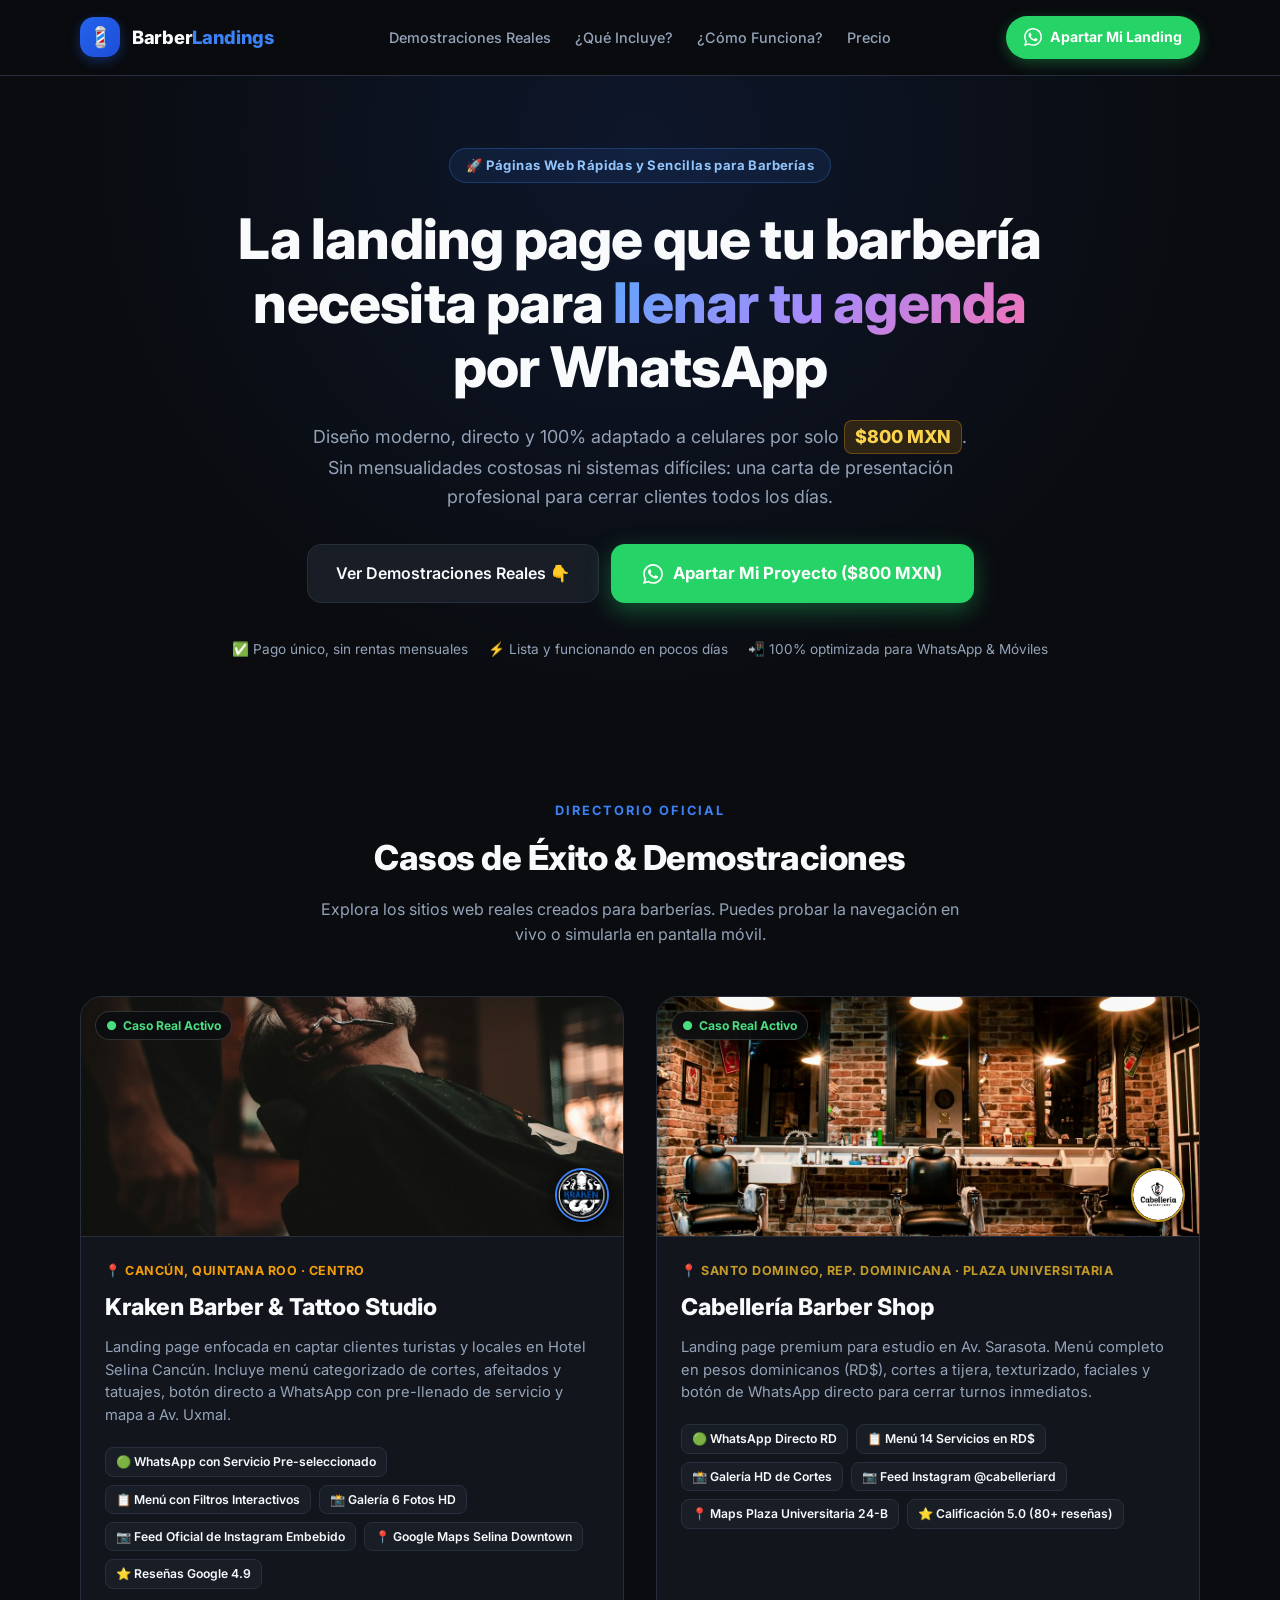
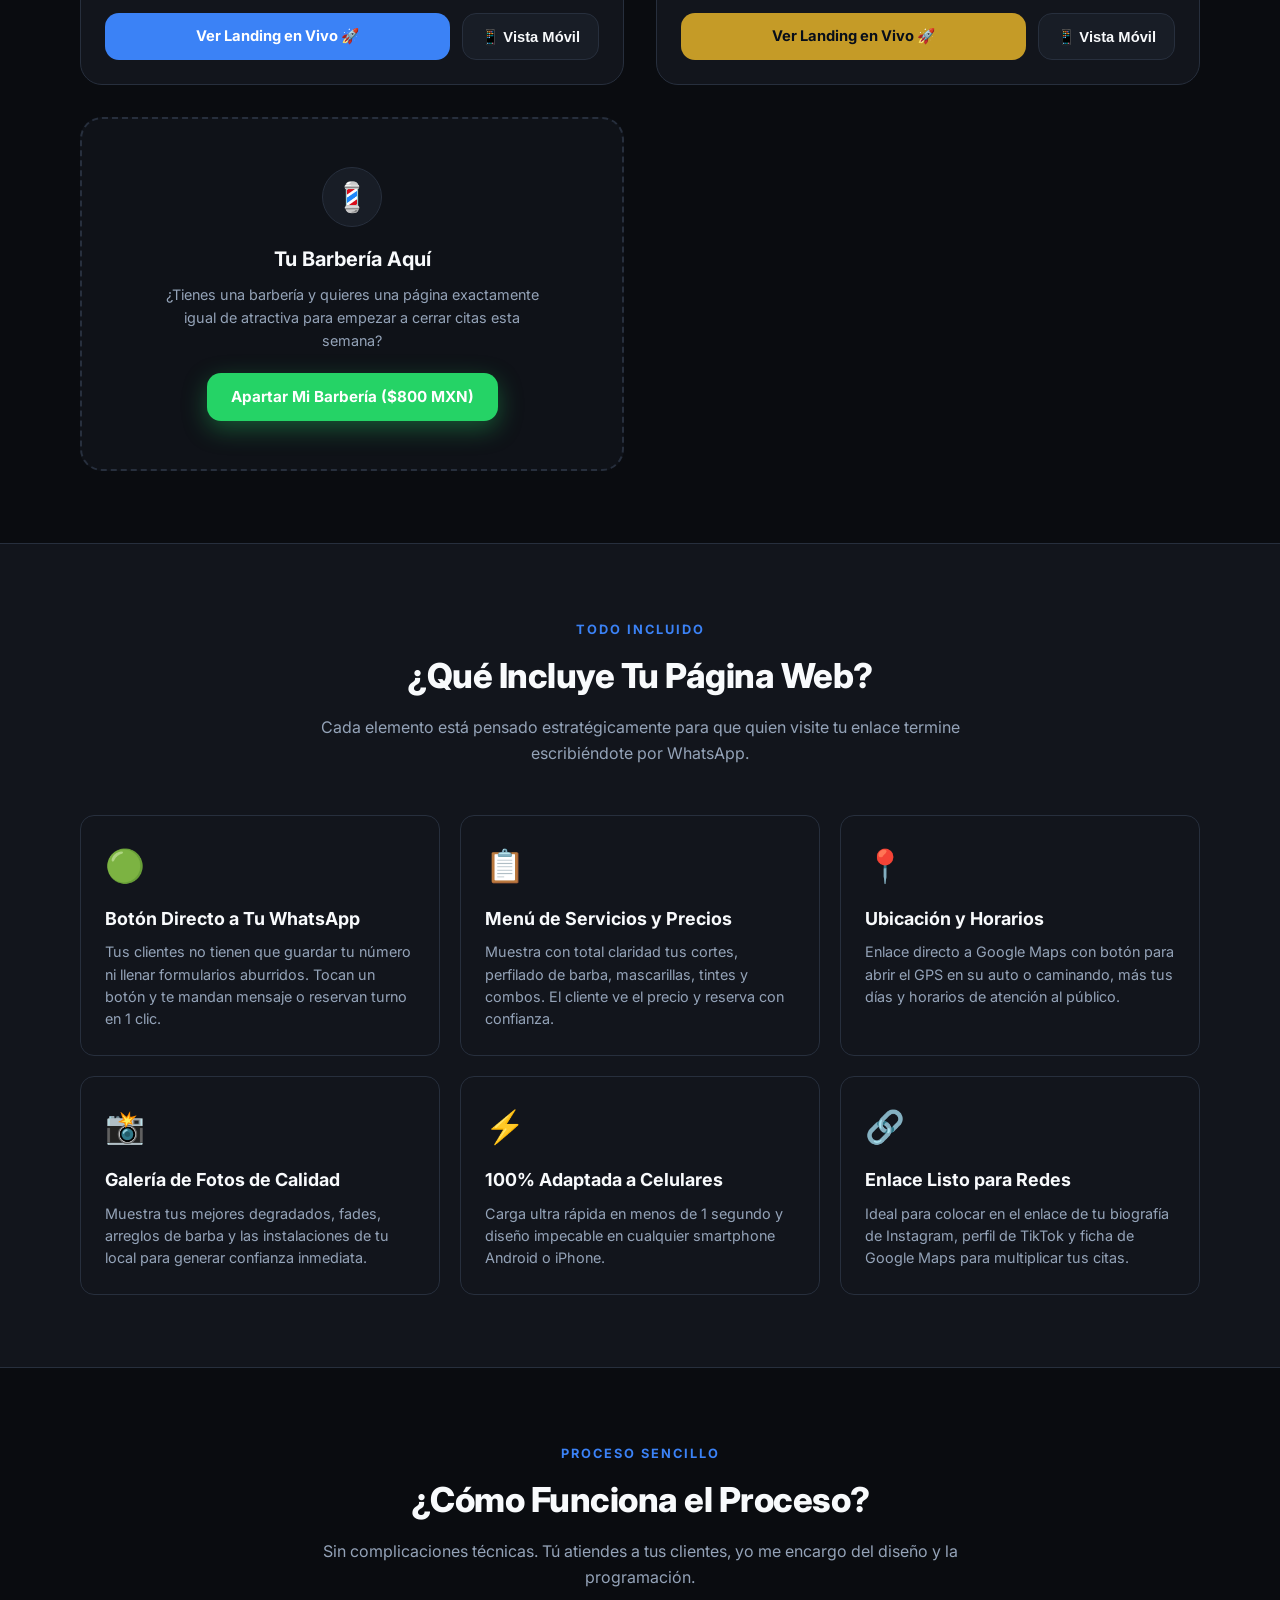
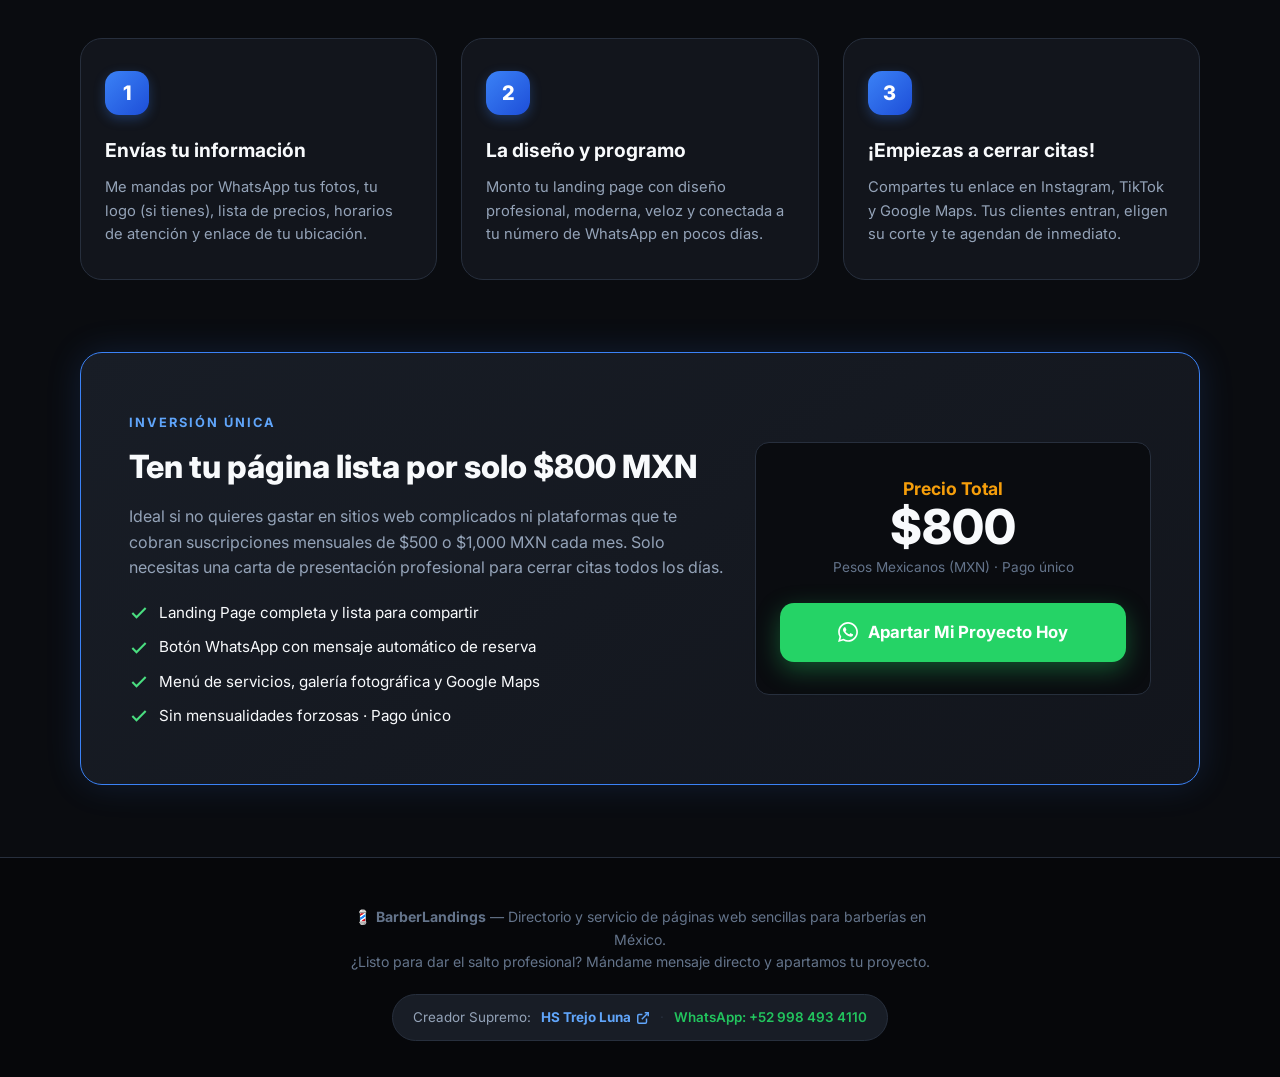
==== commit 817c0d6a: "feat: set whatsapp contact number and creator portfolio attribution" ====
--- a/index.html
+++ b/index.html
@@ -35,7 +35,7 @@
       </nav>
 
       <div class="nav-actions">
-        <a href="https://wa.me/?text=Hola!%20Vi%20tu%20anuncio%20de%20Landings%20para%20Barber%C3%ADas%20por%20$800%20MXN%20y%20quiero%20hacer%20la%20m%C3%ADa." target="_blank" rel="noopener noreferrer" class="btn-nav-order">
+        <a href="https://wa.me/529984934110?text=Hola!%20Vi%20tu%20anuncio%20de%20Landings%20para%20Barber%C3%ADas%20por%20$800%20MXN%20y%20quiero%20hacer%20la%20m%C3%ADa." target="_blank" rel="noopener noreferrer" class="btn-nav-order">
           <svg width="18" height="18" viewBox="0 0 24 24" fill="currentColor">
             <path d="M.057 24l1.687-6.163c-1.041-1.804-1.588-3.849-1.587-5.946.003-6.556 5.338-11.891 11.893-11.891 3.181.001 6.167 1.24 8.413 3.488 2.245 2.248 3.481 5.236 3.48 8.414-.003 6.557-5.338 11.892-11.893 11.892-1.99-.001-3.951-.5-5.688-1.448l-6.305 1.654zm6.597-3.807c1.676.995 3.276 1.591 5.392 1.592 5.448 0 9.886-4.434 9.889-9.885.002-5.462-4.415-9.89-9.881-9.892-5.452 0-9.887 4.434-9.889 9.884-.001 2.225.651 3.891 1.746 5.634l-.999 3.648 3.742-.981zm11.387-5.464c-.074-.124-.272-.198-.57-.347-.297-.149-1.758-.868-2.031-.967-.272-.099-.47-.149-.669.149-.198.297-.768.967-.941 1.165-.173.198-.347.223-.644.074-.297-.149-1.255-.462-2.39-1.475-.883-.788-1.48-1.761-1.653-2.059-.173-.297-.018-.458.13-.606.134-.133.297-.347.446-.521.151-.172.2-.296.3-.495.099-.198.05-.372-.025-.521-.075-.148-.669-1.611-.916-2.206-.242-.579-.487-.501-.669-.51l-.57-.01c-.198 0-.52.074-.792.372s-1.04 1.016-1.04 2.479 1.065 2.876 1.213 3.074c.149.198 2.095 3.2 5.076 4.487.709.306 1.263.489 1.694.626.712.226 1.36.194 1.872.118.571-.085 1.758-.719 2.006-1.413.248-.695.248-1.29.173-1.414z"/>
           </svg>
@@ -64,7 +64,7 @@
         <a href="#demostraciones" class="btn-hero-demo">
           <span>Ver Demostraciones Reales 👇</span>
         </a>
-        <a href="https://wa.me/?text=Hola!%20Quiero%20apartar%20mi%20landing%20page%20para%20barber%C3%ADa%20por%20$800%20MXN.%20%C2%BFMe%20das%20informaci%C3%B3n?" target="_blank" rel="noopener noreferrer" class="btn-hero-cta">
+        <a href="https://wa.me/529984934110?text=Hola!%20Quiero%20apartar%20mi%20landing%20page%20para%20barber%C3%ADa%20por%20$800%20MXN.%20%C2%BFMe%20das%20informaci%C3%B3n?" target="_blank" rel="noopener noreferrer" class="btn-hero-cta">
           <svg width="20" height="20" viewBox="0 0 24 24" fill="currentColor">
             <path d="M.057 24l1.687-6.163c-1.041-1.804-1.588-3.849-1.587-5.946.003-6.556 5.338-11.891 11.893-11.891 3.181.001 6.167 1.24 8.413 3.488 2.245 2.248 3.481 5.236 3.48 8.414-.003 6.557-5.338 11.892-11.893 11.892-1.99-.001-3.951-.5-5.688-1.448l-6.305 1.654zm6.597-3.807c1.676.995 3.276 1.591 5.392 1.592 5.448 0 9.886-4.434 9.889-9.885.002-5.462-4.415-9.89-9.881-9.892-5.452 0-9.887 4.434-9.889 9.884-.001 2.225.651 3.891 1.746 5.634l-.999 3.648 3.742-.981zm11.387-5.464c-.074-.124-.272-.198-.57-.347-.297-.149-1.758-.868-2.031-.967-.272-.099-.47-.149-.669.149-.198.297-.768.967-.941 1.165-.173.198-.347.223-.644.074-.297-.149-1.255-.462-2.39-1.475-.883-.788-1.48-1.761-1.653-2.059-.173-.297-.018-.458.13-.606.134-.133.297-.347.446-.521.151-.172.2-.296.3-.495.099-.198.05-.372-.025-.521-.075-.148-.669-1.611-.916-2.206-.242-.579-.487-.501-.669-.51l-.57-.01c-.198 0-.52.074-.792.372s-1.04 1.016-1.04 2.479 1.065 2.876 1.213 3.074c.149.198 2.095 3.2 5.076 4.487.709.306 1.263.489 1.694.626.712.226 1.36.194 1.872.118.571-.085 1.758-.719 2.006-1.413.248-.695.248-1.29.173-1.414z"/>
           </svg>
@@ -181,7 +181,7 @@
           <p>
             ¿Tienes una barbería y quieres una página exactamente igual de atractiva para empezar a cerrar citas esta semana?
           </p>
-          <a href="https://wa.me/?text=Hola!%20Quiero%20apartar%20el%20siguiente%20espacio%20para%20la%20landing%20page%20de%20mi%20barber%C3%ADa." target="_blank" rel="noopener noreferrer" class="btn-hero-cta" style="font-size: 0.95rem; padding: 12px 24px;">
+          <a href="https://wa.me/529984934110?text=Hola!%20Quiero%20apartar%20el%20siguiente%20espacio%20para%20la%20landing%20page%20de%20mi%20barber%C3%ADa." target="_blank" rel="noopener noreferrer" class="btn-hero-cta" style="font-size: 0.95rem; padding: 12px 24px;">
             <span>Apartar Mi Barbería ($800 MXN)</span>
           </a>
         </article>
@@ -317,7 +317,7 @@
           <div class="price-tag-big">$800</div>
           <div class="price-sub">Pesos Mexicanos (MXN) · Pago único</div>
 
-          <a href="https://wa.me/?text=Hola!%20Quiero%20apartar%20mi%20landing%20page%20para%20barber%C3%ADa%20por%20$800%20MXN." target="_blank" rel="noopener noreferrer" class="btn-hero-cta" style="width: 100%;">
+          <a href="https://wa.me/529984934110?text=Hola!%20Quiero%20apartar%20mi%20landing%20page%20para%20barber%C3%ADa%20por%20$800%20MXN." target="_blank" rel="noopener noreferrer" class="btn-hero-cta" style="width: 100%;">
             <svg width="20" height="20" viewBox="0 0 24 24" fill="currentColor">
               <path d="M.057 24l1.687-6.163c-1.041-1.804-1.588-3.849-1.587-5.946.003-6.556 5.338-11.891 11.893-11.891 3.181.001 6.167 1.24 8.413 3.488 2.245 2.248 3.481 5.236 3.48 8.414-.003 6.557-5.338 11.892-11.893 11.892-1.99-.001-3.951-.5-5.688-1.448l-6.305 1.654zm6.597-3.807c1.676.995 3.276 1.591 5.392 1.592 5.448 0 9.886-4.434 9.889-9.885.002-5.462-4.415-9.89-9.881-9.892-5.452 0-9.887 4.434-9.889 9.884-.001 2.225.651 3.891 1.746 5.634l-.999 3.648 3.742-.981zm11.387-5.464c-.074-.124-.272-.198-.57-.347-.297-.149-1.758-.868-2.031-.967-.272-.099-.47-.149-.669.149-.198.297-.768.967-.941 1.165-.173.198-.347.223-.644.074-.297-.149-1.255-.462-2.39-1.475-.883-.788-1.48-1.761-1.653-2.059-.173-.297-.018-.458.13-.606.134-.133.297-.347.446-.521.151-.172.2-.296.3-.495.099-.198.05-.372-.025-.521-.075-.148-.669-1.611-.916-2.206-.242-.579-.487-.501-.669-.51l-.57-.01c-.198 0-.52.074-.792.372s-1.04 1.016-1.04 2.479 1.065 2.876 1.213 3.074c.149.198 2.095 3.2 5.076 4.487.709.306 1.263.489 1.694.626.712.226 1.36.194 1.872.118.571-.085 1.758-.719 2.006-1.413.248-.695.248-1.29.173-1.414z"/>
             </svg>
@@ -335,6 +335,21 @@
         💈 <strong>BarberLandings</strong> — Directorio y servicio de páginas web sencillas para barberías en México.<br>
         ¿Listo para dar el salto profesional? Mándame mensaje directo y apartamos tu proyecto.
       </p>
+      <div class="footer-creator">
+        <span>Creador Supremo:</span>
+        <a href="https://hstrejoluna-monorepo-portfolio.vercel.app/es" target="_blank" rel="noopener noreferrer" class="creator-link">
+          <strong>HS Trejo Luna</strong>
+          <svg width="14" height="14" viewBox="0 0 24 24" fill="none" stroke="currentColor" stroke-width="2.5">
+            <path d="M18 13v6a2 2 0 0 1-2 2H5a2 2 0 0 1-2-2V8a2 2 0 0 1 2-2h6"></path>
+            <polyline points="15 3 21 3 21 9"></polyline>
+            <line x1="10" y1="14" x2="21" y2="3"></line>
+          </svg>
+        </a>
+        <span class="creator-sep">·</span>
+        <a href="https://wa.me/529984934110" target="_blank" rel="noopener noreferrer" class="creator-whatsapp">
+          WhatsApp: +52 998 493 4110
+        </a>
+      </div>
     </div>
   </footer>
 
--- a/css/style.css
+++ b/css/style.css
@@ -819,7 +819,7 @@
 .hub-footer {
   background: #06070a;
   border-top: 1px solid var(--border-subtle);
-  padding: 48px 0 32px;
+  padding: 48px 0 36px;
   text-align: center;
 }
 
@@ -827,5 +827,51 @@
   font-size: 0.88rem;
   color: var(--text-dim);
   max-width: 600px;
-  margin: 0 auto;
-}
+  margin: 0 auto 20px;
+  line-height: 1.6;
+}
+
+.footer-creator {
+  display: inline-flex;
+  align-items: center;
+  justify-content: center;
+  flex-wrap: wrap;
+  gap: 10px;
+  padding: 12px 20px;
+  background: var(--bg-card);
+  border: 1px solid var(--border-subtle);
+  border-radius: 999px;
+  font-size: 0.84rem;
+  color: var(--text-muted);
+}
+
+.creator-link {
+  display: inline-flex;
+  align-items: center;
+  gap: 5px;
+  color: #60a5fa;
+  font-weight: 700;
+  text-decoration: none;
+  transition: color 0.2s ease;
+}
+
+.creator-link:hover {
+  color: #93c5fd;
+  text-decoration: underline;
+}
+
+.creator-sep {
+  color: var(--border-subtle);
+}
+
+.creator-whatsapp {
+  color: #22c55e;
+  font-weight: 600;
+  text-decoration: none;
+  transition: color 0.2s ease;
+}
+
+.creator-whatsapp:hover {
+  color: #4ade80;
+  text-decoration: underline;
+}
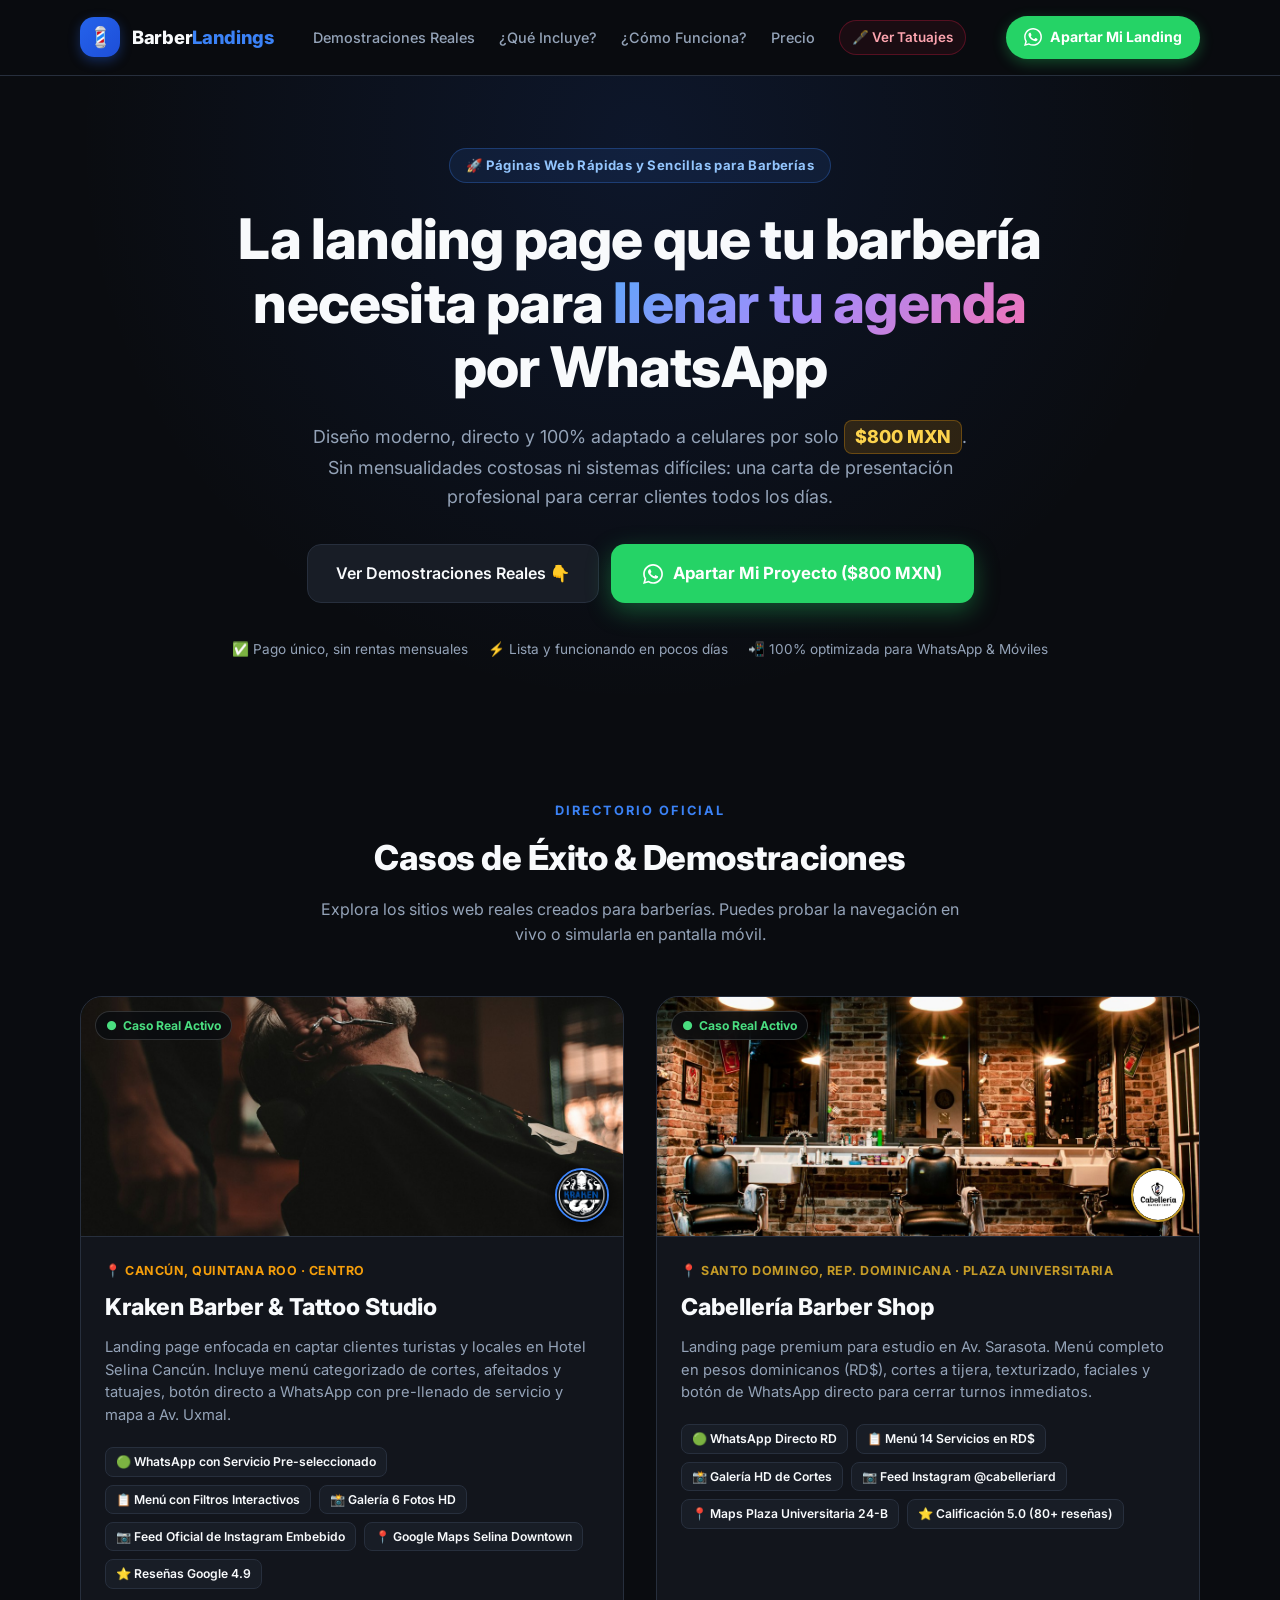
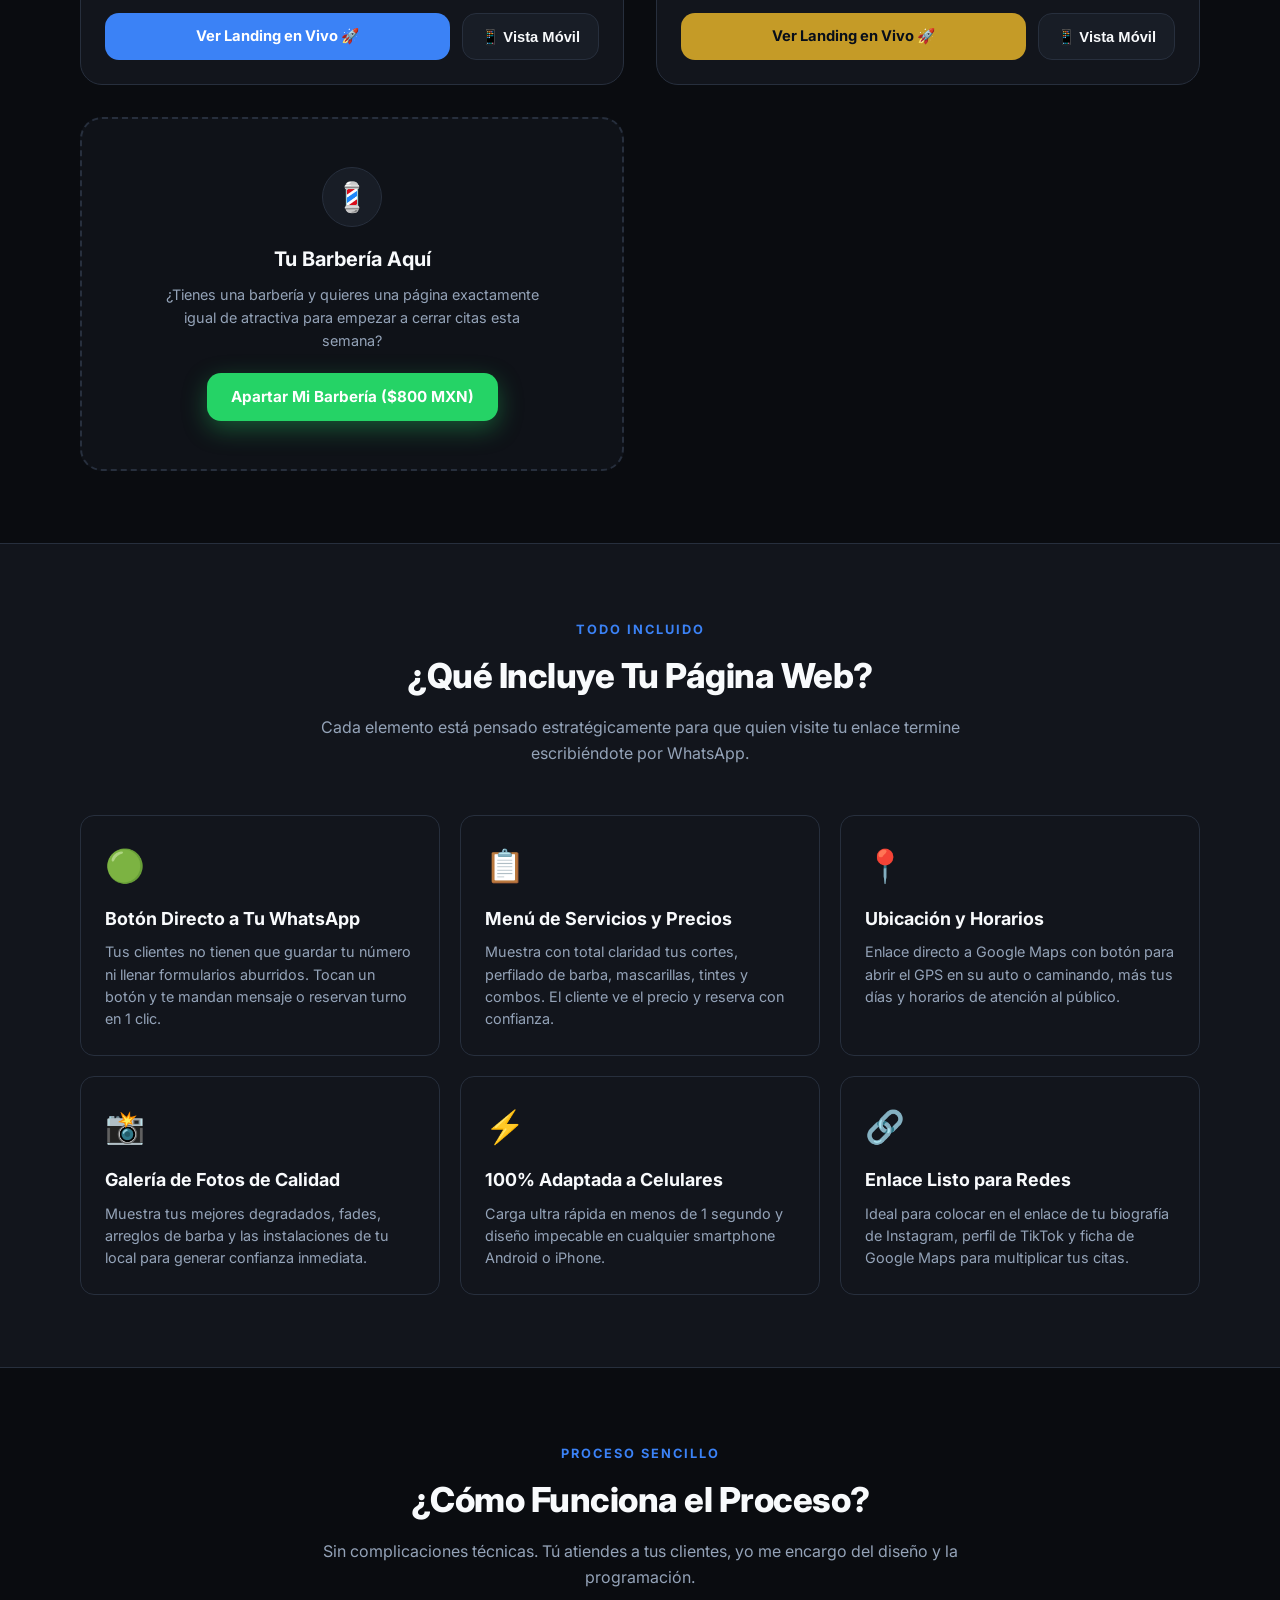
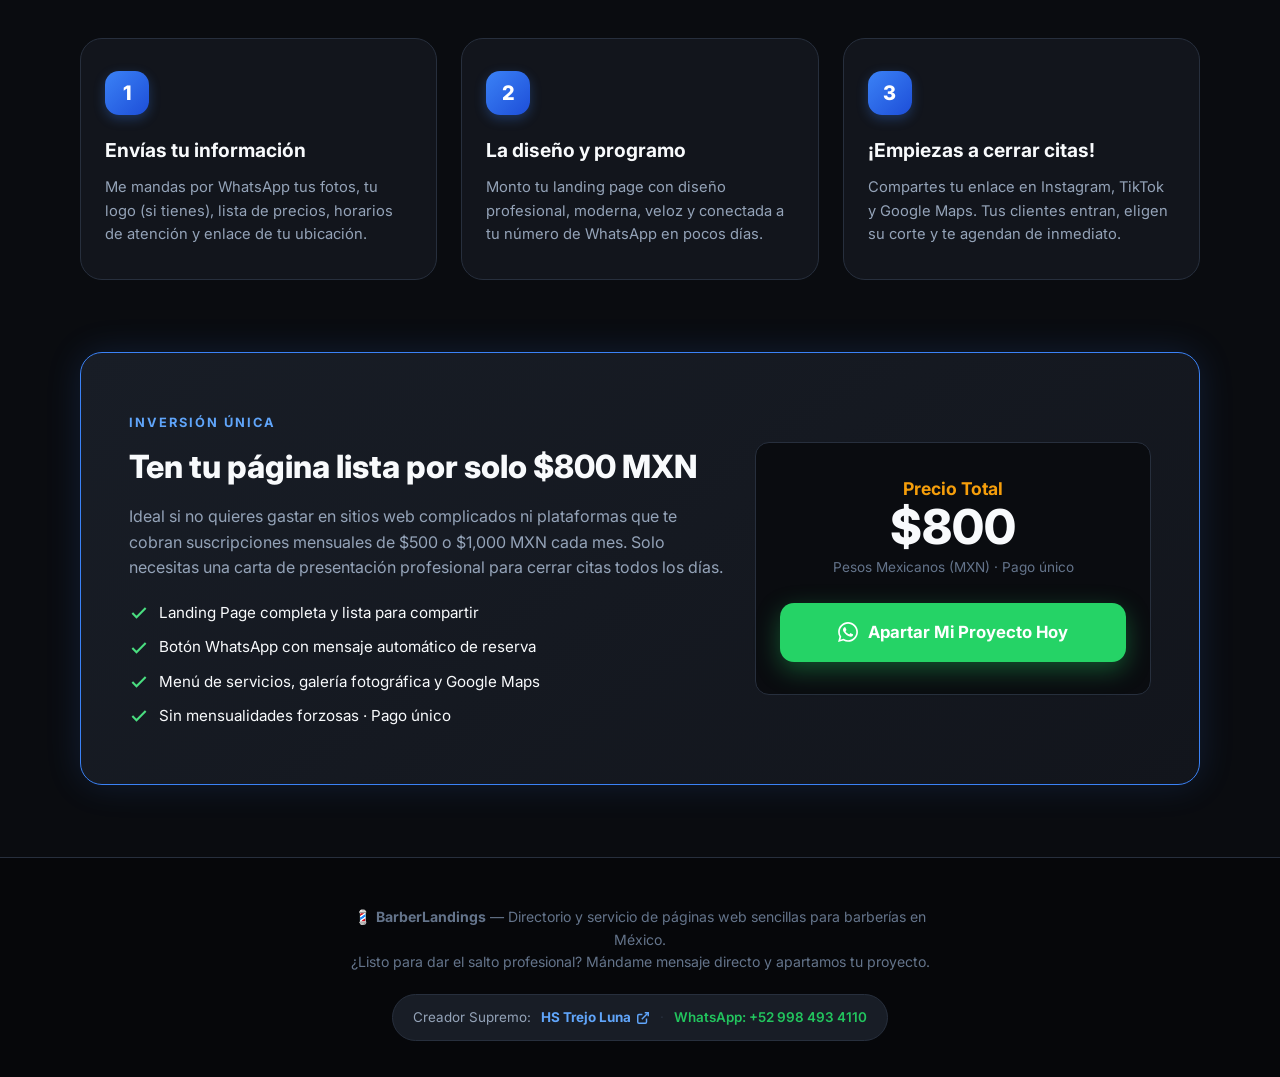
==== commit 8cb88558: "feat: add tattoo studio landings directory with dark ink theme" ====
--- a/index.html
+++ b/index.html
@@ -5,9 +5,31 @@
   <meta name="viewport" content="width=device-width, initial-scale=1.0">
   <title>Landing Pages para Barberías | Directorio de Demostraciones Reales ($800 MXN)</title>
   <meta name="description" content="Directorio de casos reales y servicio de páginas web sencillas, rápidas y modernas para barberías en México por solo $800 MXN. Cierra citas en WhatsApp todos los días.">
+  <link rel="canonical" href="https://iwantdeveverything.github.io/landingbarbershops/">
+
+  <!-- Open Graph / Facebook / WhatsApp -->
+  <meta property="og:type" content="website">
+  <meta property="og:url" content="https://iwantdeveverything.github.io/landingbarbershops/">
+  <meta property="og:site_name" content="BarberLandings">
   <meta property="og:title" content="Landing Pages para Barberías | $800 MXN">
-  <meta property="og:description" content="Páginas web sencillas y rápidas con botón directo a WhatsApp, menú de precios y Google Maps para barberías.">
-  <meta property="og:image" content="sitios/kraken/assets/hero-barber.jpg">
+  <meta property="og:description" content="Páginas web sencillas y rápidas con botón directo a WhatsApp, menú de precios y Google Maps para barberías. Cierra citas todos los días.">
+  <meta property="og:image" content="https://iwantdeveverything.github.io/landingbarbershops/sitios/kraken/assets/hero-barber.jpg">
+  <meta property="og:image:secure_url" content="https://iwantdeveverything.github.io/landingbarbershops/sitios/kraken/assets/hero-barber.jpg">
+  <meta property="og:image:type" content="image/jpeg">
+  <meta property="og:image:width" content="1200">
+  <meta property="og:image:height" content="675">
+  <meta property="og:image:alt" content="Directorio de Landing Pages para Barberías">
+  <meta property="og:locale" content="es_MX">
+
+  <!-- Twitter / X -->
+  <meta name="twitter:card" content="summary_large_image">
+  <meta name="twitter:url" content="https://iwantdeveverything.github.io/landingbarbershops/">
+  <meta name="twitter:title" content="Landing Pages para Barberías | $800 MXN">
+  <meta name="twitter:description" content="Páginas web sencillas y rápidas con botón directo a WhatsApp, menú de precios y Google Maps para barberías.">
+  <meta name="twitter:image" content="https://iwantdeveverything.github.io/landingbarbershops/sitios/kraken/assets/hero-barber.jpg">
+
+  <!-- Favicon -->
+  <link rel="icon" href="data:image/svg+xml,<svg xmlns=%22http://www.w3.org/2000/svg%22 viewBox=%220 0 100 100%22><text y=%22.9em%22 font-size=%2290%22>💈</text></svg>">
   <meta name="theme-color" content="#0a0c10">
 
   <!-- Google Fonts -->
@@ -32,6 +54,7 @@
         <a href="#que-incluye" class="nav-link">¿Qué Incluye?</a>
         <a href="#como-funciona" class="nav-link">¿Cómo Funciona?</a>
         <a href="#precio" class="nav-link">Precio</a>
+        <a href="tatuajes/index.html" class="nav-switch-link">🖋️ Ver Tatuajes</a>
       </nav>
 
       <div class="nav-actions">
--- a/css/style.css
+++ b/css/style.css
@@ -136,6 +136,27 @@
   color: var(--text-main);
 }
 
+.nav-switch-link {
+  display: inline-flex;
+  align-items: center;
+  gap: 6px;
+  padding: 6px 12px;
+  font-size: 0.84rem;
+  font-weight: 600;
+  color: #fda4af;
+  border: 1px solid rgba(225, 29, 72, 0.3);
+  border-radius: var(--radius-full);
+  background: rgba(225, 29, 72, 0.08);
+  transition: all 0.2s ease;
+}
+
+.nav-switch-link:hover {
+  color: #fff;
+  border-color: rgba(225, 29, 72, 0.6);
+  background: rgba(225, 29, 72, 0.18);
+  transform: translateY(-1px);
+}
+
 .btn-nav-order {
   display: inline-flex;
   align-items: center;
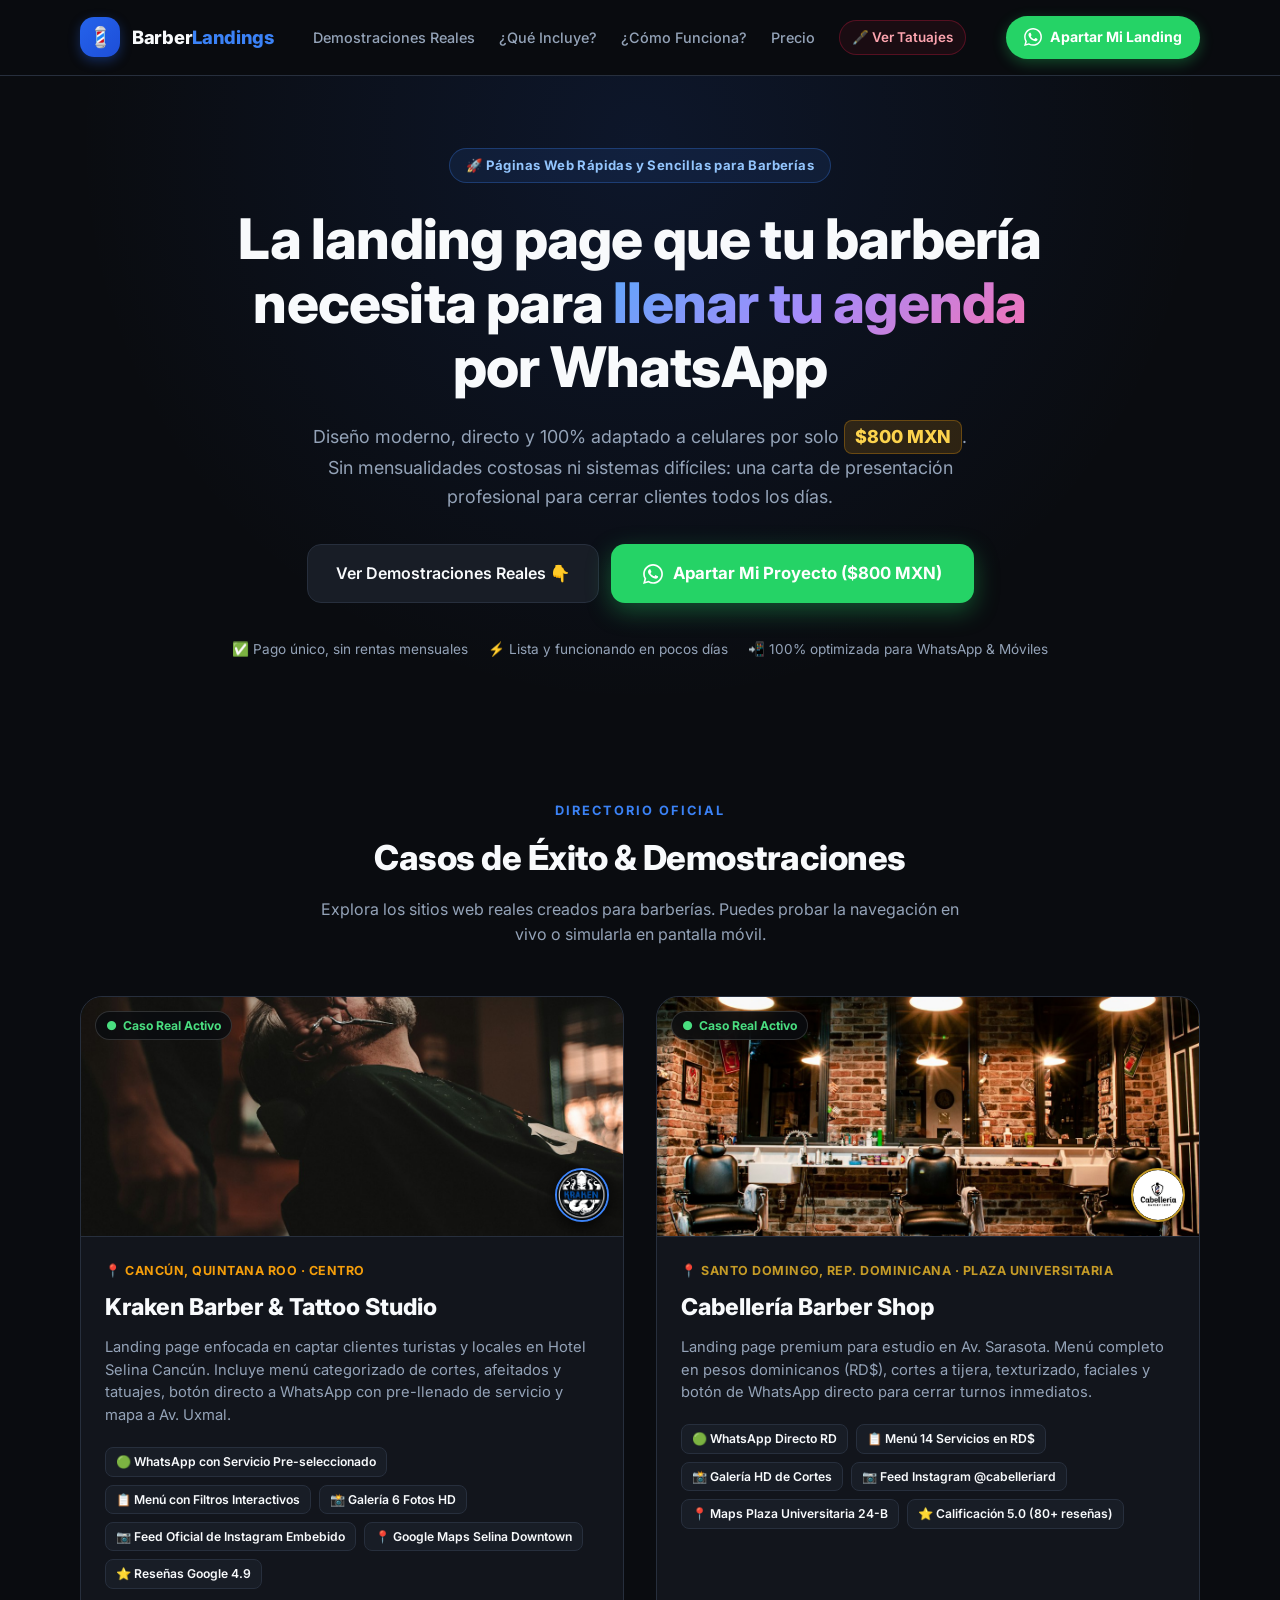
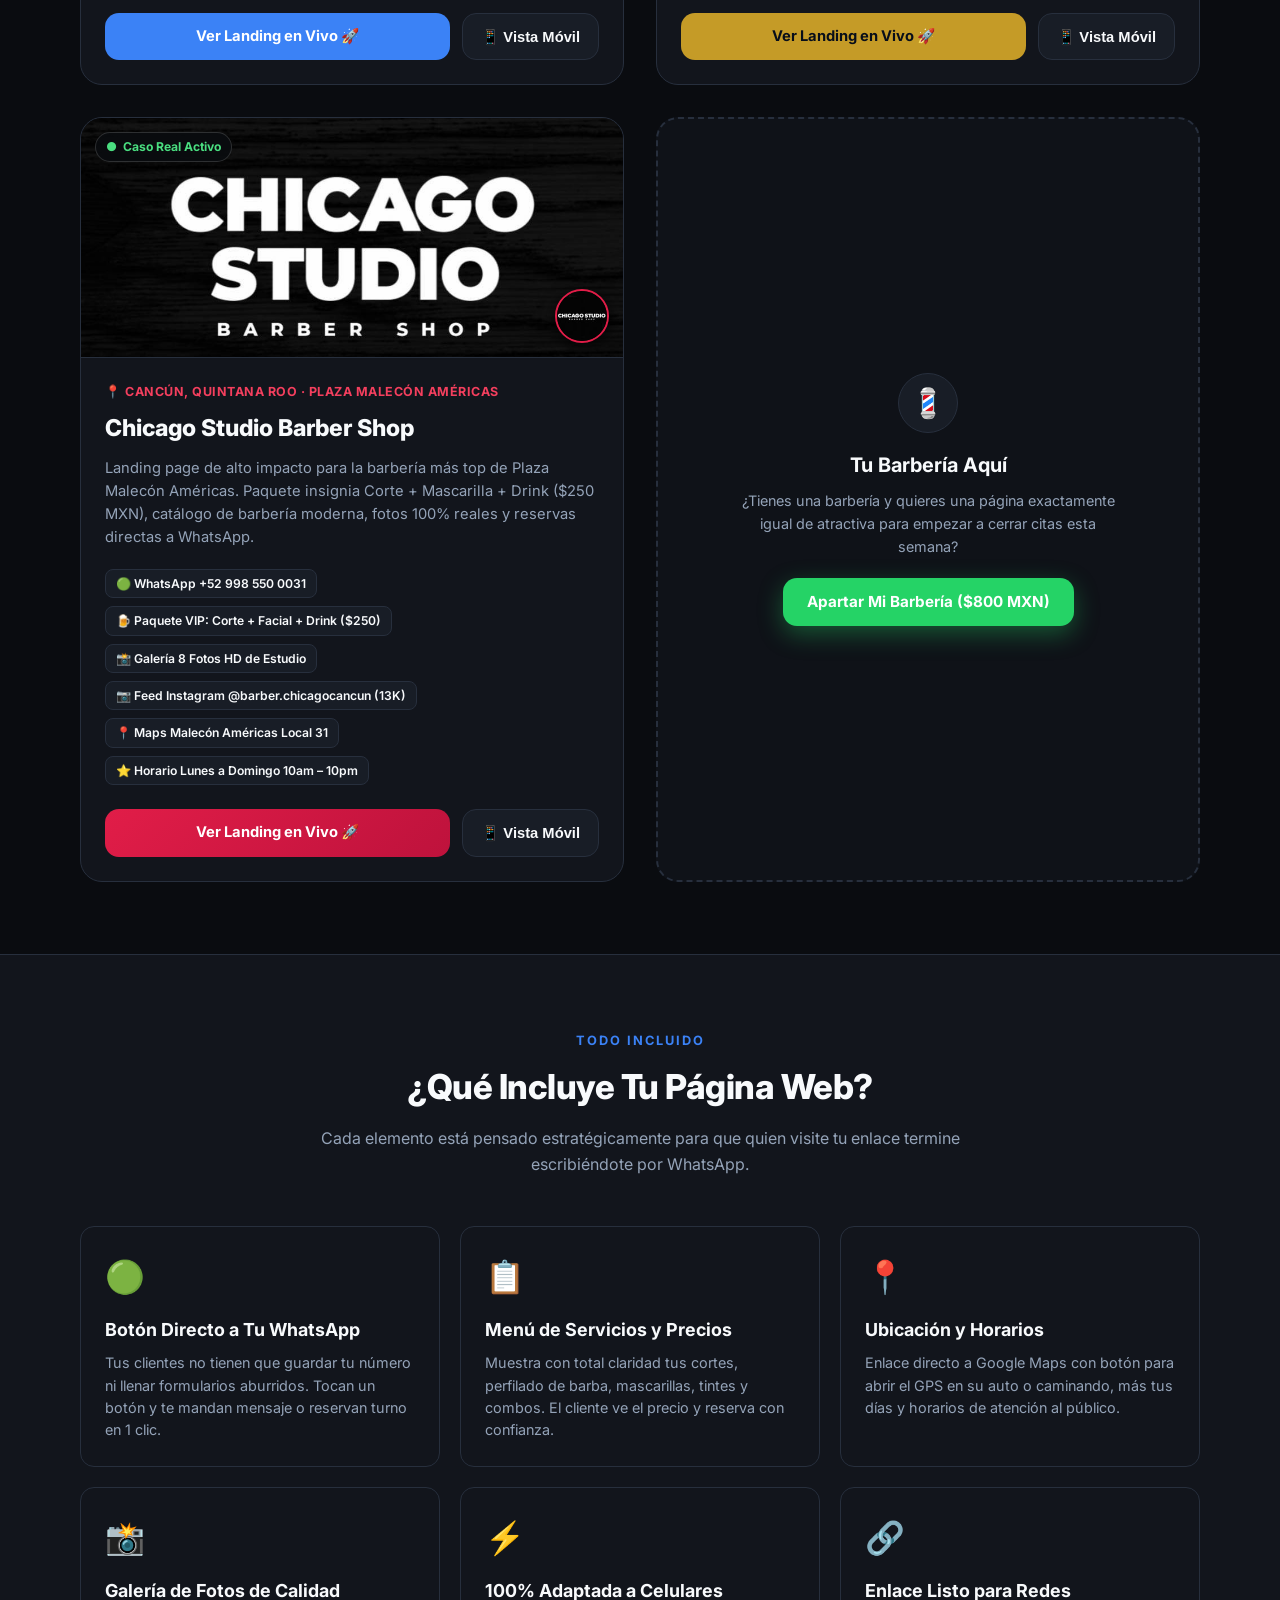
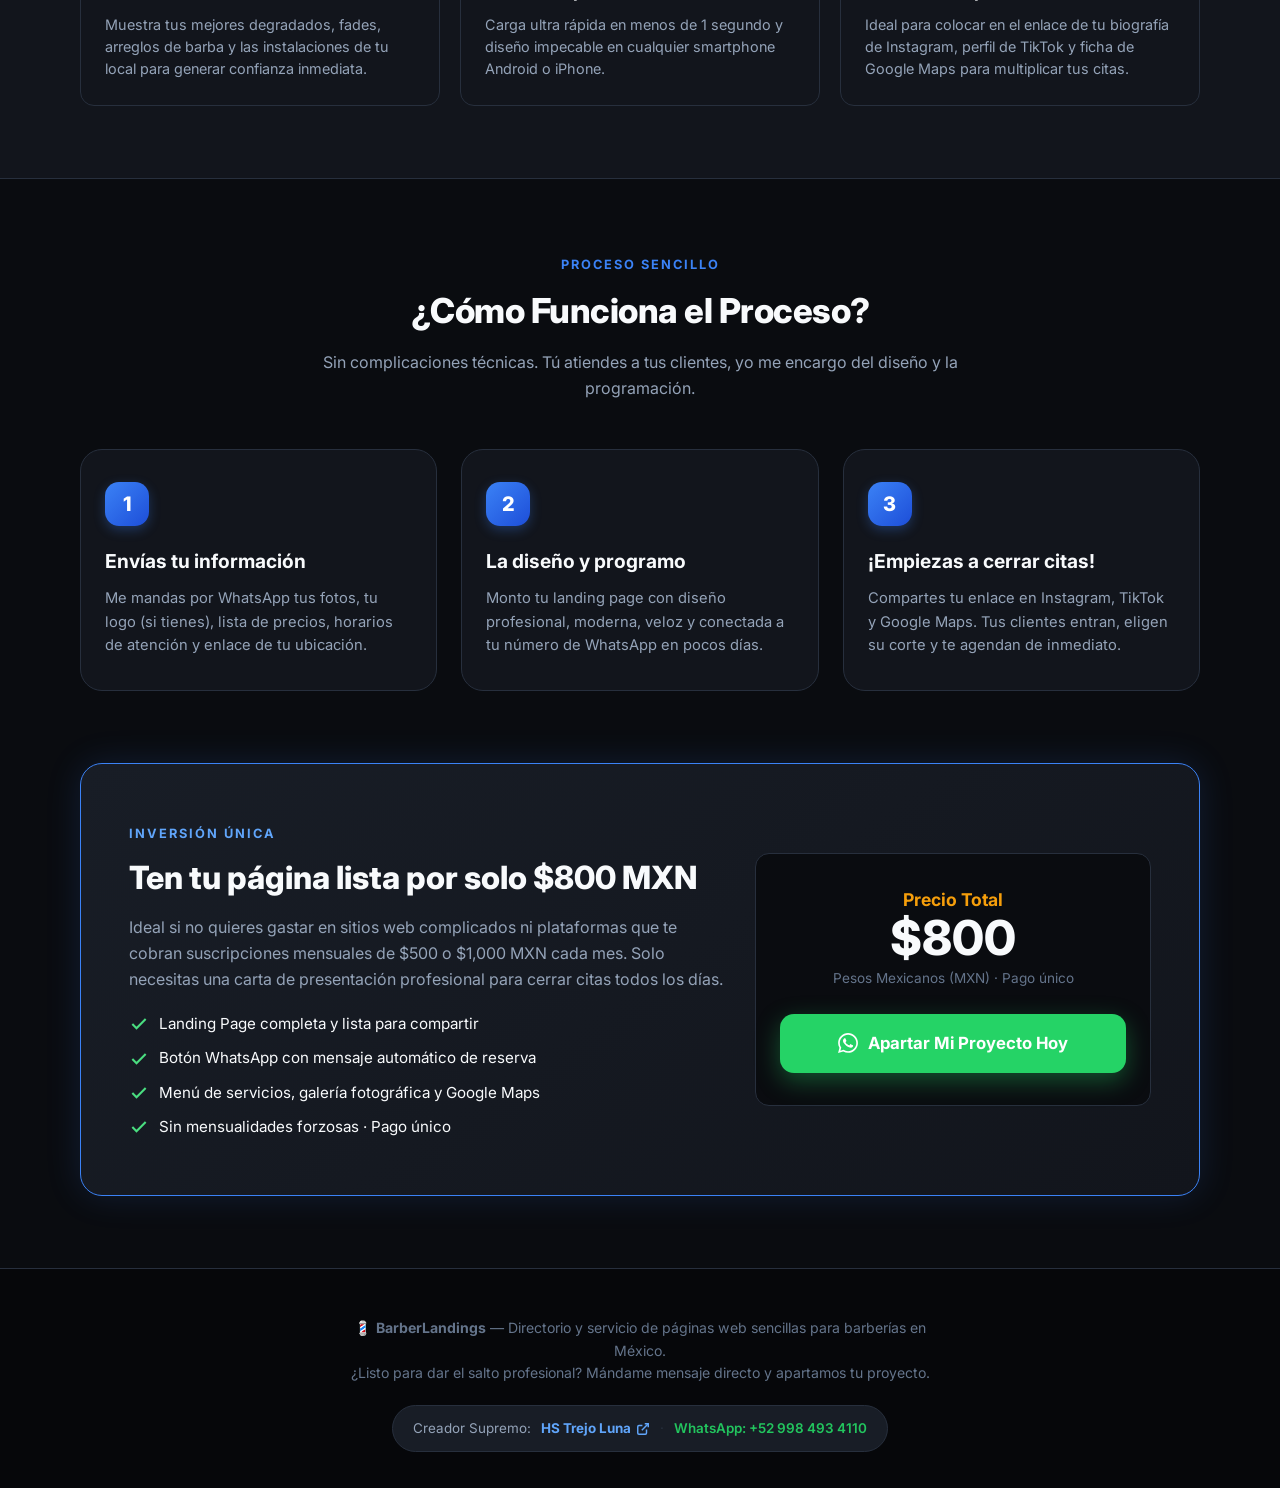
==== commit 9063577e: "feat(barbershops): add Chicago Studio Barber Shop showcase landing with urban crimson theme" ====
--- a/index.html
+++ b/index.html
@@ -191,6 +191,47 @@
                 <span>Ver Landing en Vivo 🚀</span>
               </a>
               <button class="btn-simulate-mobile" data-demo-url="sitios/cabelleria/index.html" title="Probar en simulador de teléfono">
+                <span>📱 Vista Móvil</span>
+              </button>
+            </div>
+          </div>
+        </article>
+
+        <!-- Showcase Card 3: Chicago Studio Barber Shop Cancún -->
+        <article class="showcase-card">
+          <div class="showcase-preview-wrap">
+            <img src="sitios/barberchicago/assets/hero-barber.jpg" alt="Chicago Studio Barber Shop Malecón Américas Cancún" class="showcase-preview-img">
+            <div class="showcase-status-badge">
+              <span>●</span> Caso Real Activo
+            </div>
+            <div class="showcase-logo-stamp" style="border-color: #e11d48;">
+              <img src="sitios/barberchicago/assets/logo.jpg" alt="Logo Chicago Studio Barber Shop" class="showcase-logo-img">
+            </div>
+          </div>
+
+          <div class="showcase-body">
+            <div class="showcase-meta" style="color: #f43f5e;">
+              <span>📍 Cancún, Quintana Roo · Plaza Malecón Américas</span>
+            </div>
+            <h3 class="showcase-title">Chicago Studio Barber Shop</h3>
+            <p class="showcase-desc">
+              Landing page de alto impacto para la barbería más top de Plaza Malecón Américas. Paquete insignia Corte + Mascarilla + Drink ($250 MXN), catálogo de barbería moderna, fotos 100% reales y reservas directas a WhatsApp.
+            </p>
+
+            <div class="showcase-features-list">
+              <span class="feature-tag">🟢 WhatsApp +52 998 550 0031</span>
+              <span class="feature-tag">🍺 Paquete VIP: Corte + Facial + Drink ($250)</span>
+              <span class="feature-tag">📸 Galería 8 Fotos HD de Estudio</span>
+              <span class="feature-tag">📷 Feed Instagram @barber.chicagocancun (13K)</span>
+              <span class="feature-tag">📍 Maps Malecón Américas Local 31</span>
+              <span class="feature-tag">⭐ Horario Lunes a Domingo 10am – 10pm</span>
+            </div>
+
+            <div class="showcase-actions">
+              <a href="sitios/barberchicago/index.html" class="btn-view-demo" target="_blank" style="background: linear-gradient(135deg, #e11d48, #be123c); color: #ffffff;">
+                <span>Ver Landing en Vivo 🚀</span>
+              </a>
+              <button class="btn-simulate-mobile" data-demo-url="sitios/barberchicago/index.html" title="Probar en simulador de teléfono">
                 <span>📱 Vista Móvil</span>
               </button>
             </div>
